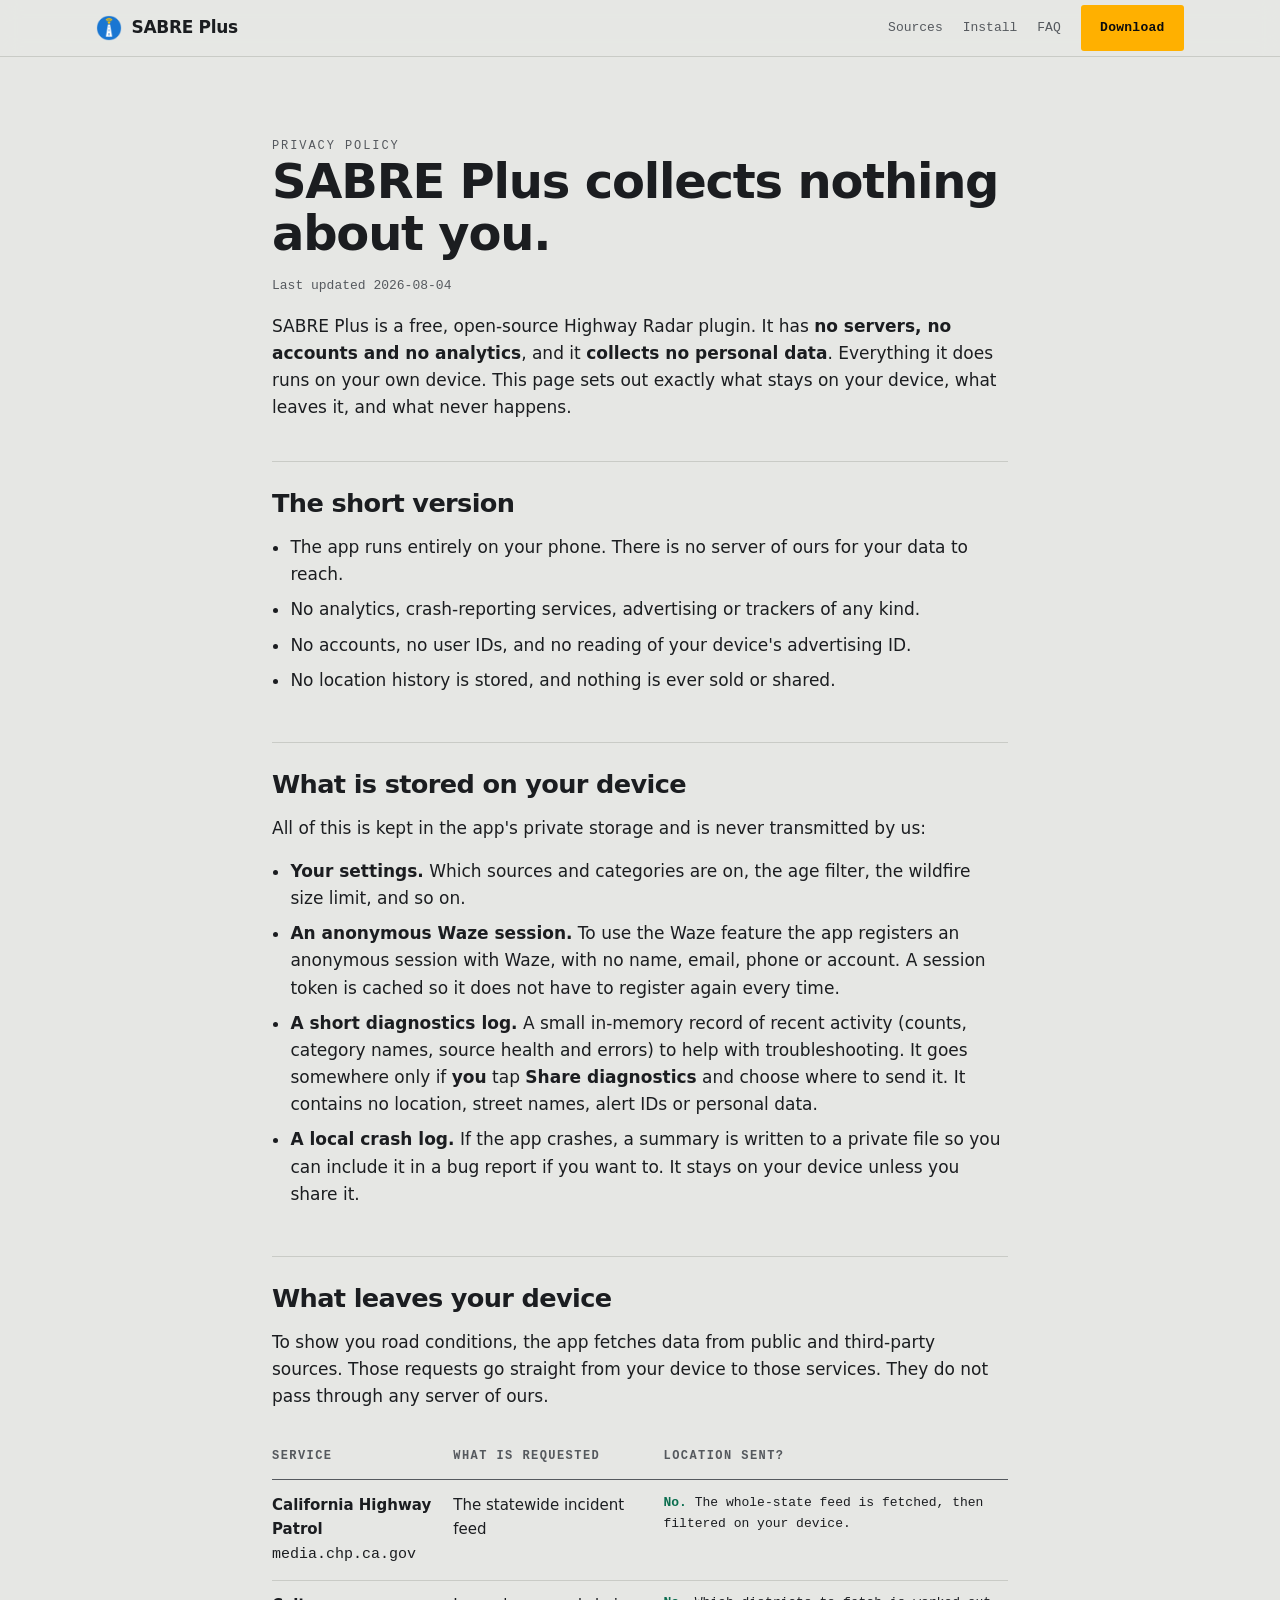
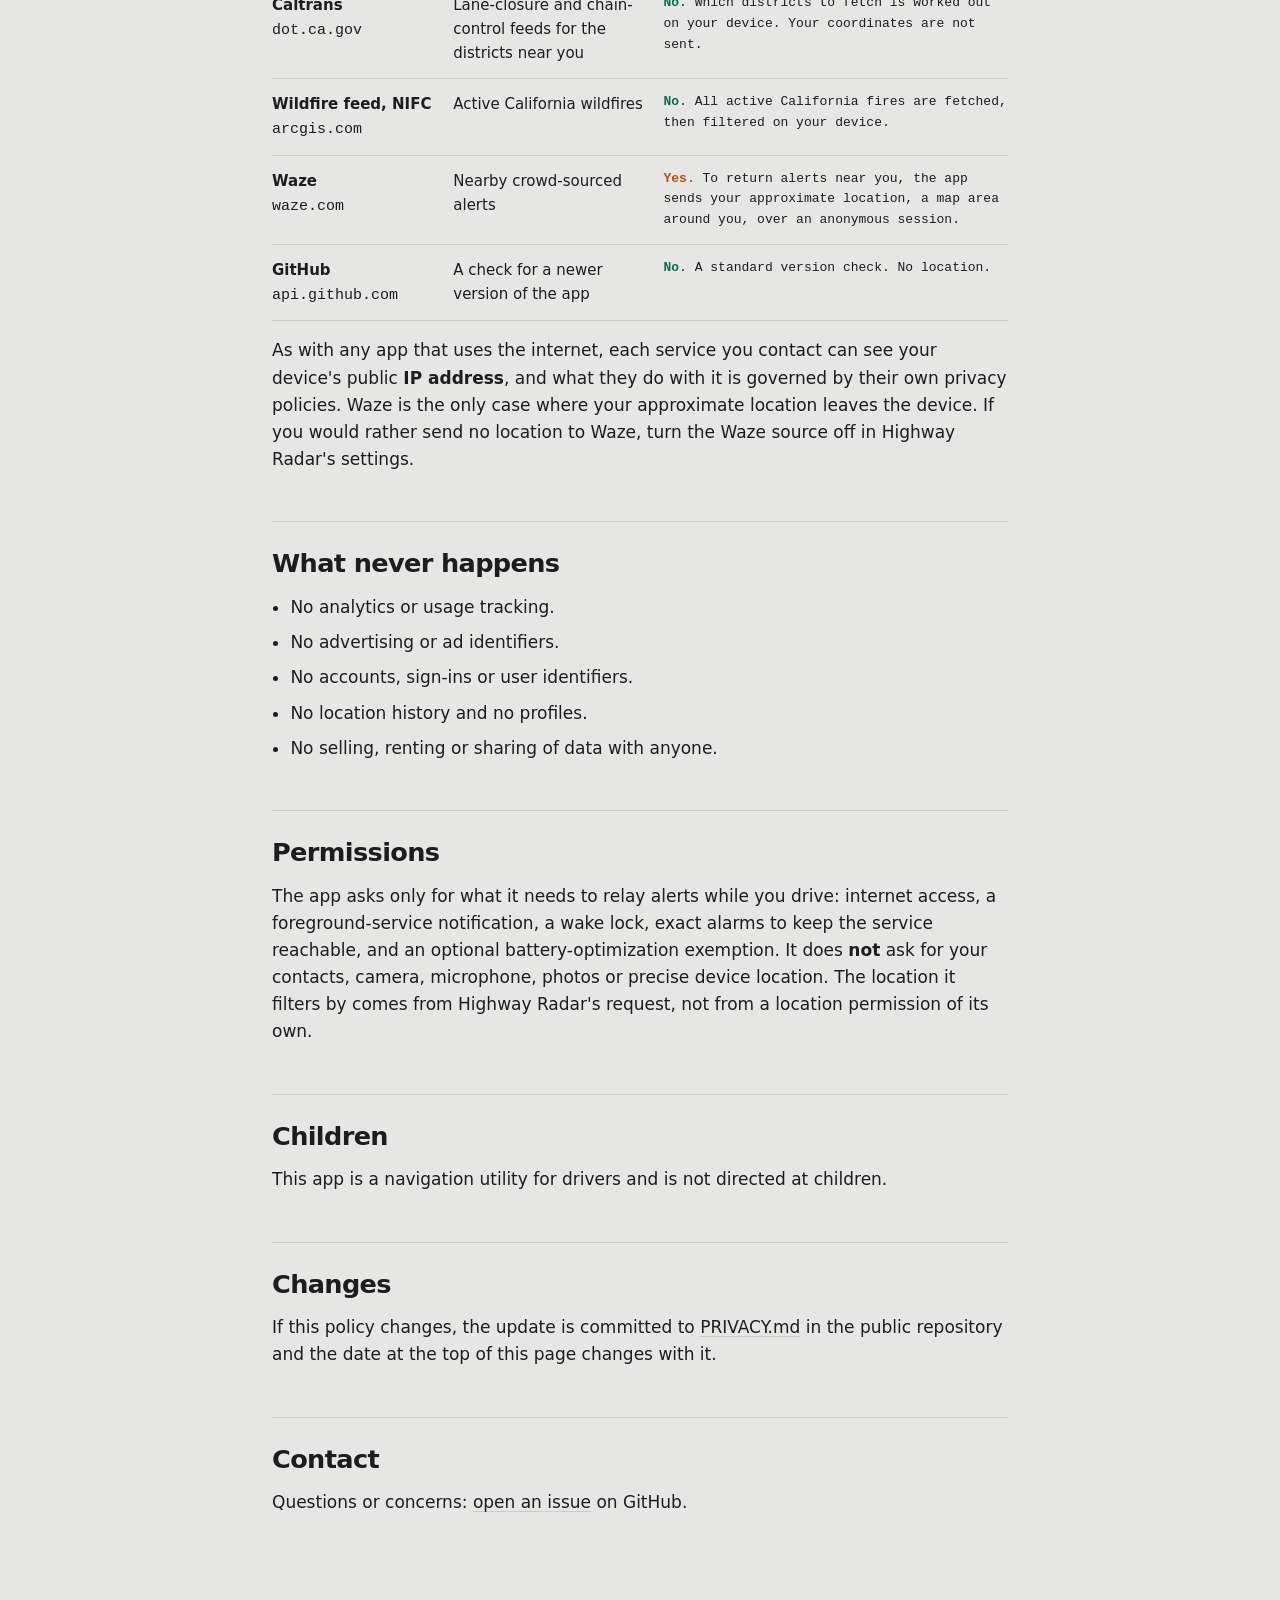
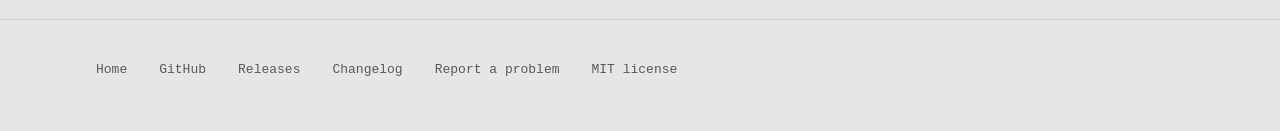
==== docs/privacy.html @ 7412014d "v1.9.6: drop em dashes and middots, privacy page, HR cache guidance Punctuation sweep. Removes every" ====
<!doctype html>
<html lang="en">
<head>
<meta charset="utf-8">
<meta name="viewport" content="width=device-width, initial-scale=1">
<title>Privacy policy: SABRE Plus for Highway Radar</title>
<meta name="description" content="SABRE Plus has no servers, no accounts and no analytics, and collects no personal data. This policy sets out exactly what stays on your device, what leaves it, and what never happens.">
<link rel="canonical" href="https://nicglazkov.github.io/highway-radar-sabre-plus/privacy.html">
<meta name="theme-color" content="#E6E7E4" media="(prefers-color-scheme: light)">
<meta name="theme-color" content="#111316" media="(prefers-color-scheme: dark)">

<meta property="og:type" content="article">
<meta property="og:url" content="https://nicglazkov.github.io/highway-radar-sabre-plus/privacy.html">
<meta property="og:title" content="Privacy policy: SABRE Plus">
<meta property="og:description" content="No servers, no accounts, no analytics, no personal data. Everything runs on your device.">
<meta property="og:image" content="https://nicglazkov.github.io/highway-radar-sabre-plus/social-preview.png">
<meta name="twitter:card" content="summary_large_image">
<link rel="icon" href="screenshots/app-icon.png">
<link rel="apple-touch-icon" href="screenshots/app-icon.png">

<script type="application/ld+json">
{
  "@context": "https://schema.org",
  "@type": "WebPage",
  "name": "Privacy policy: SABRE Plus for Highway Radar",
  "url": "https://nicglazkov.github.io/highway-radar-sabre-plus/privacy.html",
  "dateModified": "2026-08-04",
  "isPartOf": {
    "@type": "WebSite",
    "name": "SABRE Plus",
    "url": "https://nicglazkov.github.io/highway-radar-sabre-plus/"
  }
}
</script>

<link rel="stylesheet" href="style.css">
</head>
<body>

<header class="masthead">
  <div class="wrap">
    <a class="mark" href="./">
      <img src="screenshots/app-icon.png" alt="">
      SABRE Plus
    </a>
    <nav>
      <a class="nav-hide" href="./#sources">Sources</a>
      <a class="nav-hide" href="./#install">Install</a>
      <a class="nav-hide" href="./#faq">FAQ</a>
      <a class="btn" href="https://github.com/nicglazkov/highway-radar-sabre-plus/releases/latest">Download</a>
    </nav>
  </div>
</header>

<main class="doc">
  <div class="wrap">
    <p class="label">Privacy policy</p>
    <h1>SABRE Plus collects nothing about you.</h1>
    <p class="stamp">Last updated 2026-08-04</p>

    <p class="intro">
      SABRE Plus is a free, open-source Highway Radar plugin. It has
      <strong>no servers, no accounts and no analytics</strong>, and it
      <strong>collects no personal data</strong>. Everything it does runs on your own
      device. This page sets out exactly what stays on your device, what leaves it, and
      what never happens.
    </p>

    <h2>The short version</h2>
    <ul>
      <li>The app runs entirely on your phone. There is no server of ours for your data to reach.</li>
      <li>No analytics, crash-reporting services, advertising or trackers of any kind.</li>
      <li>No accounts, no user IDs, and no reading of your device's advertising ID.</li>
      <li>No location history is stored, and nothing is ever sold or shared.</li>
    </ul>

    <h2>What is stored on your device</h2>
    <p>
      All of this is kept in the app's private storage and is never transmitted by us:
    </p>
    <ul>
      <li>
        <strong>Your settings.</strong> Which sources and categories are on, the age
        filter, the wildfire size limit, and so on.
      </li>
      <li>
        <strong>An anonymous Waze session.</strong> To use the Waze feature the app
        registers an anonymous session with Waze, with no name, email, phone or account.
        A session token is cached so it does not have to register again every time.
      </li>
      <li>
        <strong>A short diagnostics log.</strong> A small in-memory record of recent
        activity (counts, category names, source health and errors) to help with
        troubleshooting. It goes somewhere only if <strong>you</strong> tap
        <strong>Share diagnostics</strong> and choose where to send it. It contains no
        location, street names, alert IDs or personal data.
      </li>
      <li>
        <strong>A local crash log.</strong> If the app crashes, a summary is written to a
        private file so you can include it in a bug report if you want to. It stays on
        your device unless you share it.
      </li>
    </ul>

    <h2>What leaves your device</h2>
    <p>
      To show you road conditions, the app fetches data from public and third-party
      sources. Those requests go straight from your device to those services. They do not
      pass through any server of ours.
    </p>

    <div class="tablewrap">
      <table>
        <thead>
          <tr>
            <th scope="col">Service</th>
            <th scope="col">What is requested</th>
            <th scope="col">Location sent?</th>
          </tr>
        </thead>
        <tbody>
          <tr>
            <td><strong>California Highway Patrol</strong><br><code>media.chp.ca.gov</code></td>
            <td>The statewide incident feed</td>
            <td class="ans"><span class="ans-no">No.</span> The whole-state feed is fetched, then filtered on your device.</td>
          </tr>
          <tr>
            <td><strong>Caltrans</strong><br><code>dot.ca.gov</code></td>
            <td>Lane-closure and chain-control feeds for the districts near you</td>
            <td class="ans"><span class="ans-no">No.</span> Which districts to fetch is worked out on your device. Your coordinates are not sent.</td>
          </tr>
          <tr>
            <td><strong>Wildfire feed, NIFC</strong><br><code>arcgis.com</code></td>
            <td>Active California wildfires</td>
            <td class="ans"><span class="ans-no">No.</span> All active California fires are fetched, then filtered on your device.</td>
          </tr>
          <tr>
            <td><strong>Waze</strong><br><code>waze.com</code></td>
            <td>Nearby crowd-sourced alerts</td>
            <td class="ans"><span class="ans-yes">Yes.</span> To return alerts near you, the app sends your approximate location, a map area around you, over an anonymous session.</td>
          </tr>
          <tr>
            <td><strong>GitHub</strong><br><code>api.github.com</code></td>
            <td>A check for a newer version of the app</td>
            <td class="ans"><span class="ans-no">No.</span> A standard version check. No location.</td>
          </tr>
        </tbody>
      </table>
    </div>

    <p>
      As with any app that uses the internet, each service you contact can see your
      device's public <strong>IP address</strong>, and what they do with it is governed by
      their own privacy policies. Waze is the only case where your approximate location
      leaves the device. If you would rather send no location to Waze, turn the Waze
      source off in Highway Radar's settings.
    </p>

    <h2>What never happens</h2>
    <ul>
      <li>No analytics or usage tracking.</li>
      <li>No advertising or ad identifiers.</li>
      <li>No accounts, sign-ins or user identifiers.</li>
      <li>No location history and no profiles.</li>
      <li>No selling, renting or sharing of data with anyone.</li>
    </ul>

    <h2>Permissions</h2>
    <p>
      The app asks only for what it needs to relay alerts while you drive: internet
      access, a foreground-service notification, a wake lock, exact alarms to keep the
      service reachable, and an optional battery-optimization exemption. It does
      <strong>not</strong> ask for your contacts, camera, microphone, photos or precise
      device location. The location it filters by comes from Highway Radar's request, not
      from a location permission of its own.
    </p>

    <h2>Children</h2>
    <p>
      This app is a navigation utility for drivers and is not directed at children.
    </p>

    <h2>Changes</h2>
    <p>
      If this policy changes, the update is committed to
      <a href="https://github.com/nicglazkov/highway-radar-sabre-plus/blob/main/PRIVACY.md">PRIVACY.md</a>
      in the public repository and the date at the top of this page changes with it.
    </p>

    <h2>Contact</h2>
    <p>
      Questions or concerns:
      <a href="https://github.com/nicglazkov/highway-radar-sabre-plus/issues">open an issue</a>
      on GitHub.
    </p>
  </div>
</main>

<footer>
  <div class="wrap">
    <a href="./">Home</a>
    <a href="https://github.com/nicglazkov/highway-radar-sabre-plus">GitHub</a>
    <a href="https://github.com/nicglazkov/highway-radar-sabre-plus/releases">Releases</a>
    <a href="https://github.com/nicglazkov/highway-radar-sabre-plus/blob/main/CHANGELOG.md">Changelog</a>
    <a href="https://github.com/nicglazkov/highway-radar-sabre-plus/issues">Report a problem</a>
    <a href="https://github.com/nicglazkov/highway-radar-sabre-plus/blob/main/LICENSE">MIT license</a>
  </div>
</footer>

</body>
</html>
---- docs/style.css ----
/* ─────────────────────────────────────────────────────────────────────────
   SABRE Plus landing page.
   Palette and type come from California highway hardware: a Caltrans
   changeable message sign (amber LED on night asphalt) mounted over a
   concrete-grey page. No webfonts and no third-party requests, which keeps
   the page consistent with an app that ships no trackers.
   ───────────────────────────────────────────────────────────────────────── */
:root {
  --asphalt:   #0B0C0E;   /* inside of the sign housing */
  --amber:     #FFB000;   /* Caltrans CMS amber LED */
  --amber-dim: #6E4B00;   /* unlit element */
  --spade:     #0B6E4F;   /* California route shield green */
  --concrete:  #E6E7E4;   /* page surface, K-rail grey */
  --panel:     #F2F3F0;
  --ink:       #1B1D20;
  --ink-soft:  #55595E;
  --rule:      #C9CBC6;
  --stripe:    #F2C14E;   /* lane paint */

  --display: ui-sans-serif, system-ui, -apple-system, "Segoe UI", Roboto,
             "Helvetica Neue", Arial, sans-serif;
  --mono: ui-monospace, SFMono-Regular, "SF Mono", "Cascadia Mono",
          "Roboto Mono", Menlo, Consolas, monospace;

  --measure: 68rem;
  --gap: clamp(3.5rem, 8vw, 6.5rem);
}

/* Night driving. The sign is the constant; the road around it goes dark. */
@media (prefers-color-scheme: dark) {
  :root {
    --concrete: #111316;
    --panel:    #191C20;
    --ink:      #E9EAE7;
    --ink-soft: #9AA0A6;
    --rule:     #2C3036;
    --spade:    #3FA37B;
  }
}

*, *::before, *::after { box-sizing: border-box; }

html { -webkit-text-size-adjust: 100%; }

body {
  margin: 0;
  background: var(--concrete);
  color: var(--ink);
  font-family: var(--display);
  font-size: clamp(1rem, 0.96rem + 0.2vw, 1.0625rem);
  line-height: 1.6;
  -webkit-font-smoothing: antialiased;
}

a { color: inherit; }

:where(a, button, summary):focus-visible {
  outline: 3px solid var(--spade);
  outline-offset: 3px;
  border-radius: 2px;
}

img { max-width: 100%; height: auto; display: block; }

.wrap { width: min(100% - 2.5rem, var(--measure)); margin-inline: auto; }

/* ── Eyebrow / section labels: the data face, used like a spec sheet ────── */
.label {
  font-family: var(--mono);
  font-size: 0.75rem;
  letter-spacing: 0.16em;
  text-transform: uppercase;
  color: var(--ink-soft);
  margin: 0 0 0.75rem;
}

h1, h2, h3 { line-height: 1.08; letter-spacing: -0.025em; margin: 0; }
h1 { font-size: clamp(2.1rem, 1.2rem + 4.2vw, 4rem); font-weight: 800; }
h2 { font-size: clamp(1.6rem, 1.1rem + 2.2vw, 2.5rem); font-weight: 800; }
h3 { font-size: 1.0625rem; font-weight: 700; letter-spacing: -0.01em; }

/* ── Masthead ──────────────────────────────────────────────────────────── */
.masthead {
  position: sticky; top: 0; z-index: 20;
  background: color-mix(in srgb, var(--concrete) 88%, transparent);
  backdrop-filter: blur(10px);
  border-bottom: 1px solid var(--rule);
}
.masthead .wrap {
  display: flex; align-items: center; gap: 0.75rem;
  min-height: 3.5rem;
}
.mark { display: flex; align-items: center; gap: 0.6rem; text-decoration: none; font-weight: 800; letter-spacing: -0.02em; }
.mark img { width: 26px; height: 26px; border-radius: 6px; }
.masthead nav { margin-left: auto; display: flex; align-items: center; gap: 1.25rem; }
.masthead nav a { font-family: var(--mono); font-size: 0.8125rem; text-decoration: none; color: var(--ink-soft); }
.masthead nav a:hover { color: var(--ink); }
.masthead .btn { color: var(--asphalt); }
@media (max-width: 34rem) { .nav-hide { display: none; } }

/* ── Buttons ───────────────────────────────────────────────────────────── */
.btn {
  display: inline-flex; align-items: center; gap: 0.5rem;
  font-family: var(--mono); font-size: 0.875rem; font-weight: 600;
  letter-spacing: 0.02em;
  padding: 0.7rem 1.15rem;
  background: var(--amber); color: var(--asphalt);
  text-decoration: none; border: 1px solid transparent; border-radius: 3px;
  transition: transform 0.12s ease, filter 0.12s ease;
}
.btn:hover { filter: brightness(1.08); transform: translateY(-1px); }
.btn--ghost {
  background: transparent; color: var(--ink);
  border-color: var(--rule);
}
.btn--ghost:hover { border-color: var(--ink); filter: none; }
.btn--lg { font-size: 0.9375rem; padding: 0.95rem 1.5rem; }

/* ── Hero ──────────────────────────────────────────────────────────────── */
.hero { padding: clamp(3rem, 7vw, 5.5rem) 0 var(--gap); }
.hero p.lede {
  font-size: clamp(1.0625rem, 1rem + 0.5vw, 1.25rem);
  color: var(--ink-soft);
  max-width: 44ch;
  margin: 1.25rem 0 0;
}
.actions { display: flex; flex-wrap: wrap; gap: 0.75rem; margin-top: 2rem; }
.hero .terms {
  font-family: var(--mono); font-size: 0.8125rem; color: var(--ink-soft);
  margin: 1rem 0 0;
}

/* ── THE SIGN: the one bold element on the page ────────────────────────── */
.gantry { margin-top: clamp(2.5rem, 6vw, 4rem); }

.sign {
  position: relative;
  background: var(--asphalt);
  border: 3px solid #3A3D42;
  border-radius: 5px;
  padding: clamp(1.1rem, 3.5vw, 2rem) clamp(1rem, 3vw, 2rem);
  box-shadow: 0 18px 40px -22px rgba(0,0,0,0.85), inset 0 0 0 2px #17191C;
  overflow: hidden;
}
/* The LED grid. Sits over the text so the type reads as lit elements. */
.sign::after {
  content: "";
  position: absolute; inset: 0;
  background-image:
    repeating-linear-gradient(to right,  rgba(0,0,0,0.42) 0 1px, transparent 1px 3px),
    repeating-linear-gradient(to bottom, rgba(0,0,0,0.42) 0 1px, transparent 1px 3px);
  pointer-events: none;
}
.sign__head {
  font-family: var(--mono); font-size: 0.6875rem; letter-spacing: 0.22em;
  text-transform: uppercase; color: var(--amber-dim);
  display: flex; justify-content: space-between; gap: 1rem;
  margin-bottom: 0.9rem;
}
.sign__msg {
  font-family: var(--mono);
  font-size: clamp(0.9rem, 0.5rem + 2.1vw, 1.6rem);
  font-weight: 700; line-height: 1.5; letter-spacing: 0.02em;
  text-transform: uppercase;
  color: var(--amber);
  text-shadow: 0 0 14px rgba(255,176,0,0.45);
  min-height: 3em;
  margin: 0;
}
.sign__msg span { display: block; }
.sign__src {
  font-family: var(--mono); font-size: 0.6875rem; letter-spacing: 0.18em;
  text-transform: uppercase; color: var(--amber-dim);
  margin: 0.9rem 0 0;
}
/* The gantry legs, so the sign reads as mounted over the road. */
.gantry__legs { display: flex; justify-content: space-between; padding: 0 12%; }
.gantry__legs i {
  display: block; width: 7px; height: clamp(18px, 3vw, 30px);
  background: linear-gradient(to bottom, #3A3D42, transparent);
}
@media (prefers-reduced-motion: no-preference) {
  .sign__msg { transition: opacity 0.35s ease; }
  .sign__msg.is-swapping { opacity: 0.15; }
}

/* ── Lane-line divider: the road's own way of separating lanes ─────────── */
.lane {
  height: 6px; border: 0; margin: 0;
  background: repeating-linear-gradient(
    to right, var(--stripe) 0 42px, transparent 42px 76px);
  opacity: 0.75;
}

/* ── Sections ──────────────────────────────────────────────────────────── */
.band { padding: var(--gap) 0; }
.band > .wrap > h2 + p { color: var(--ink-soft); max-width: 56ch; margin: 1rem 0 0; }

/* ── Source strips: small signs, echoing the hero ──────────────────────── */
.sources { display: grid; gap: 0.75rem; margin-top: 2.5rem; }
.source {
  display: grid;
  grid-template-columns: auto minmax(0,1fr);
  gap: 0 1.15rem;
  align-items: start;
  background: var(--panel);
  border: 1px solid var(--rule);
  border-left: 4px solid var(--amber);
  border-radius: 3px;
  padding: 1.15rem 1.25rem;
}
.source__tag {
  font-family: var(--mono); font-size: 0.6875rem; font-weight: 700;
  letter-spacing: 0.12em; text-transform: uppercase;
  background: var(--asphalt); color: var(--amber);
  padding: 0.3rem 0.5rem; border-radius: 2px; white-space: nowrap;
  grid-row: span 2;
}
.source p { margin: 0.35rem 0 0; color: var(--ink-soft); font-size: 0.9375rem; }
.source__cadence {
  font-family: var(--mono); font-size: 0.75rem; color: var(--ink-soft);
  margin-top: 0.5rem;
}
@media (max-width: 34rem) {
  .source { grid-template-columns: minmax(0,1fr); gap: 0.6rem; }
  .source__tag { grid-row: auto; justify-self: start; }
}

/* ── Screens ───────────────────────────────────────────────────────────── */
.screens { display: grid; grid-template-columns: repeat(3, 1fr); gap: 1.25rem; margin-top: 2.5rem; }
.screens figure { margin: 0; }
.screens img { border: 1px solid var(--rule); border-radius: 6px; background: var(--panel); }
.screens figcaption {
  font-family: var(--mono); font-size: 0.75rem; color: var(--ink-soft);
  margin-top: 0.65rem; line-height: 1.45;
}
@media (max-width: 44rem) { .screens { grid-template-columns: 1fr; max-width: 22rem; } }

/* ── Install: numbered because it genuinely is a sequence ──────────────── */
.warn {
  background: var(--panel);
  border: 1px solid var(--rule);
  border-left: 4px solid var(--stripe);
  border-radius: 3px;
  padding: 1.15rem 1.25rem;
  margin-top: 2.25rem;
}
.warn h3 { margin-bottom: 0.4rem; }
.warn p { margin: 0; color: var(--ink-soft); font-size: 0.9375rem; }

.steps { list-style: none; counter-reset: step; padding: 0; margin: 2.25rem 0 0; }
.steps li {
  counter-increment: step;
  display: grid; grid-template-columns: auto minmax(0,1fr); gap: 1.15rem;
  padding: 1.15rem 0; border-top: 1px solid var(--rule);
}
.steps li:last-child { border-bottom: 1px solid var(--rule); }
.steps li::before {
  content: counter(step, decimal-leading-zero);
  font-family: var(--mono); font-size: 0.875rem; font-weight: 700;
  color: var(--amber-dim);
}
@media (prefers-color-scheme: dark) { .steps li::before { color: var(--amber); } }
.steps p { margin: 0.35rem 0 0; color: var(--ink-soft); font-size: 0.9375rem; }

/* ── Privacy ledger ────────────────────────────────────────────────────── */
.ledger { margin-top: 2.5rem; border-top: 1px solid var(--rule); }
.ledger div {
  display: flex; align-items: baseline; gap: 1rem;
  padding: 0.85rem 0; border-bottom: 1px solid var(--rule);
  font-family: var(--mono); font-size: 0.875rem;
}
.ledger dt { flex: 1; margin: 0; color: var(--ink); }
.ledger dd { margin: 0; color: var(--spade); font-weight: 600; letter-spacing: 0.04em; text-align: right; }
.ledger dd.is-note { color: var(--ink-soft); font-weight: 400; }

/* ── FAQ ───────────────────────────────────────────────────────────────── */
.faq { margin-top: 2.5rem; border-top: 1px solid var(--rule); }
.faq details { border-bottom: 1px solid var(--rule); }
.faq summary {
  cursor: pointer; list-style: none;
  padding: 1.15rem 2rem 1.15rem 0; position: relative;
  font-weight: 700; letter-spacing: -0.01em;
}
.faq summary::-webkit-details-marker { display: none; }
.faq summary::after {
  content: "+"; position: absolute; right: 0.25rem; top: 50%;
  transform: translateY(-50%);
  font-family: var(--mono); font-weight: 400; color: var(--ink-soft);
}
.faq details[open] summary::after { content: "\2013"; }
.faq p { margin: 0 0 1.25rem; color: var(--ink-soft); max-width: 62ch; font-size: 0.9375rem; }

/* ── Closing call to action ────────────────────────────────────────────── */
.closer { padding: var(--gap) 0; text-align: center; }
.closer .actions { justify-content: center; }
.closer p { color: var(--ink-soft); max-width: 46ch; margin: 1rem auto 0; }

/* ── Footer ────────────────────────────────────────────────────────────── */
footer { border-top: 1px solid var(--rule); padding: 2.5rem 0 3.5rem; }
footer .wrap { display: flex; flex-wrap: wrap; gap: 1rem 2rem; align-items: center; }
footer a { font-family: var(--mono); font-size: 0.8125rem; color: var(--ink-soft); text-decoration: none; }
footer a:hover { color: var(--ink); text-decoration: underline; }
footer .disclaim {
  font-size: 0.8125rem; color: var(--ink-soft); margin: 1.5rem 0 0;
  max-width: 70ch; line-height: 1.55;
}

/* ── Long-form document pages (privacy policy) ─────────────────────────── */
.doc { padding: clamp(2.5rem, 6vw, 4rem) 0 var(--gap); }
.doc .wrap { max-width: 46rem; }
.doc h1 { font-size: clamp(1.9rem, 1.2rem + 3vw, 3rem); }
.doc .stamp {
  font-family: var(--mono); font-size: 0.8125rem; color: var(--ink-soft);
  margin: 1rem 0 0;
}
.doc h2 {
  font-size: clamp(1.25rem, 1rem + 1.2vw, 1.6rem);
  margin: 3rem 0 0; padding-top: 1.75rem; border-top: 1px solid var(--rule);
}
.doc h2:first-of-type { margin-top: 2.5rem; }
.doc p { margin: 1rem 0 0; }
.doc ul { margin: 1rem 0 0; padding-left: 1.15rem; }
.doc li { margin: 0.5rem 0 0; }
.doc strong { font-weight: 700; }
.doc .intro { font-size: 1.0625rem; }
.doc a { color: var(--ink); text-decoration-color: var(--rule); text-underline-offset: 3px; }
.doc a:hover { text-decoration-color: currentColor; }

.doc .tablewrap { overflow-x: auto; margin-top: 1.5rem; }
.doc table { border-collapse: collapse; width: 100%; min-width: 34rem; font-size: 0.9375rem; }
.doc th, .doc td { text-align: left; vertical-align: top; padding: 0.8rem 1rem 0.8rem 0; border-bottom: 1px solid var(--rule); }
.doc th {
  font-family: var(--mono); font-size: 0.75rem; letter-spacing: 0.12em;
  text-transform: uppercase; color: var(--ink-soft); border-bottom-color: var(--ink-soft);
}
.doc td:last-child, .doc th:last-child { padding-right: 0; }

/* A short answer column reads better as data than as prose. */
.doc .ans { font-family: var(--mono); font-size: 0.8125rem; }
.doc .ans-no { color: var(--spade); font-weight: 600; }
.doc .ans-yes { color: #B45309; font-weight: 600; }
@media (prefers-color-scheme: dark) { .doc .ans-yes { color: var(--amber); } }
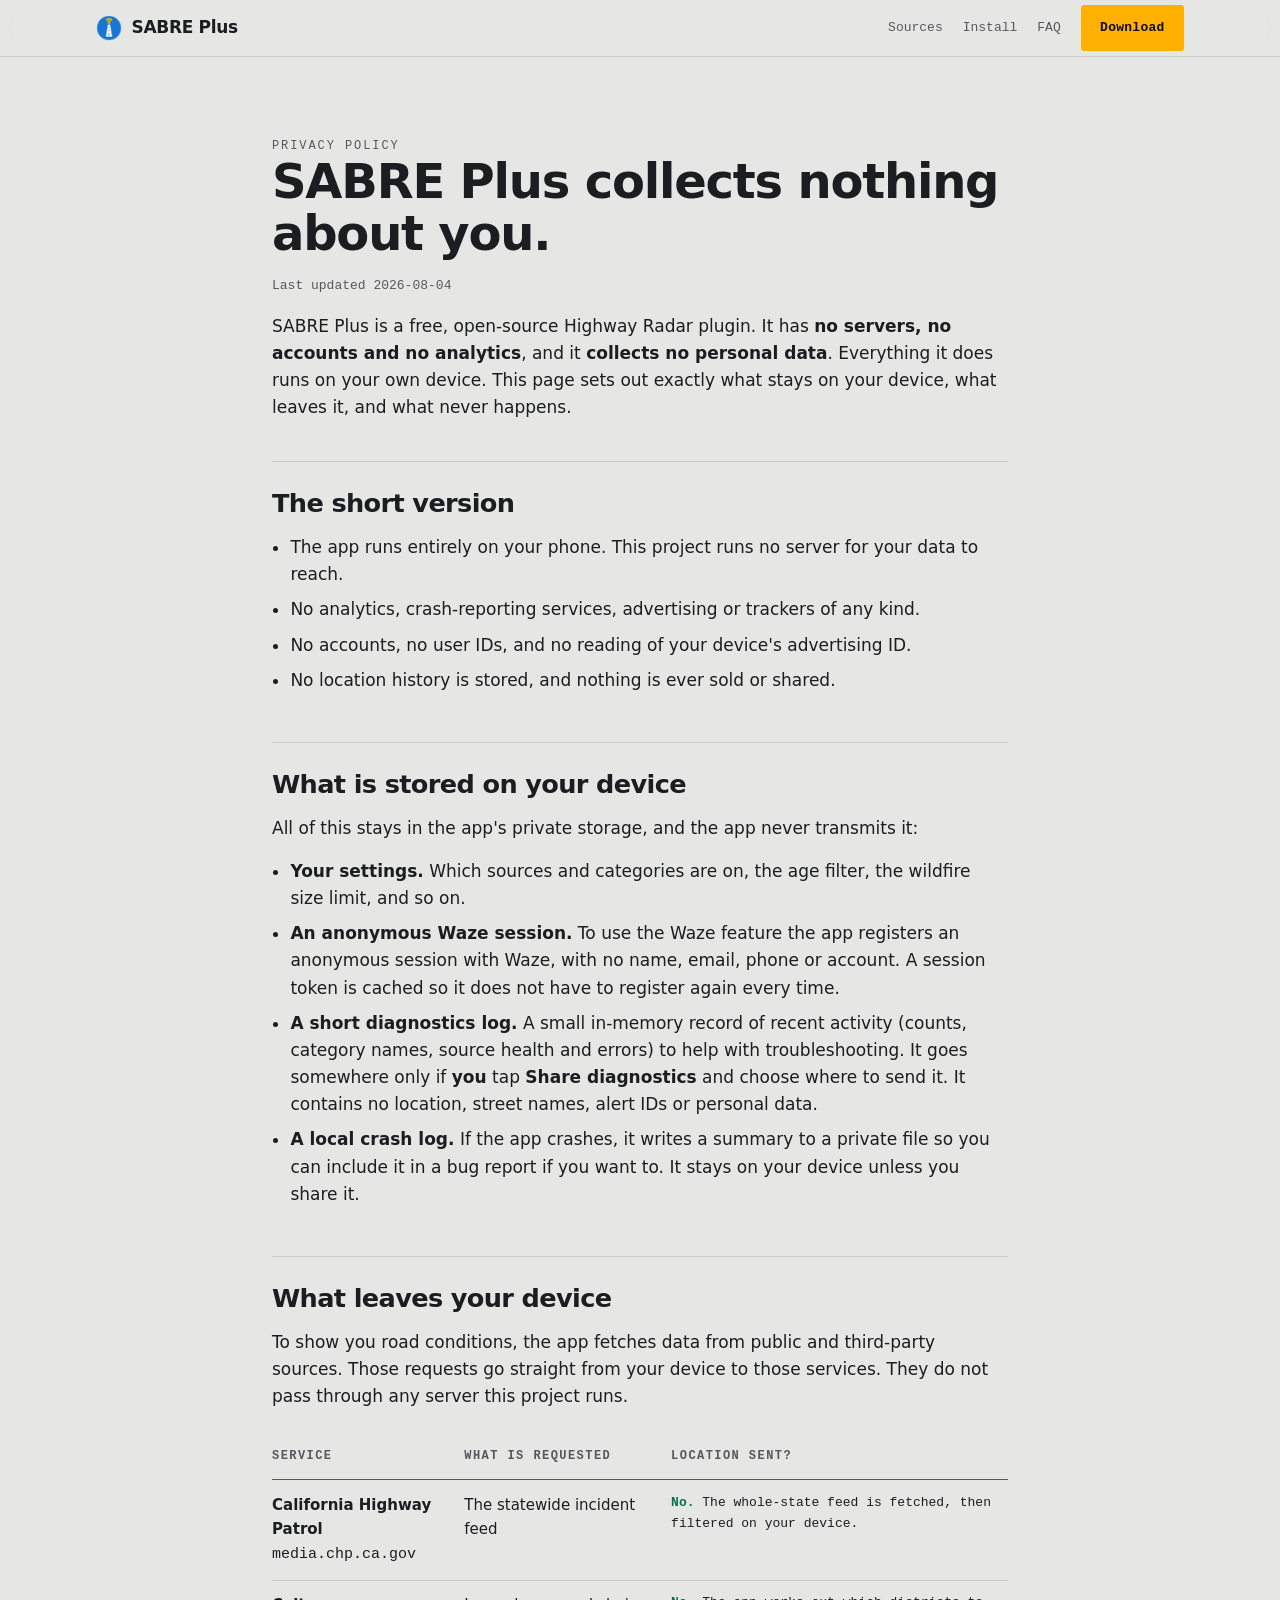
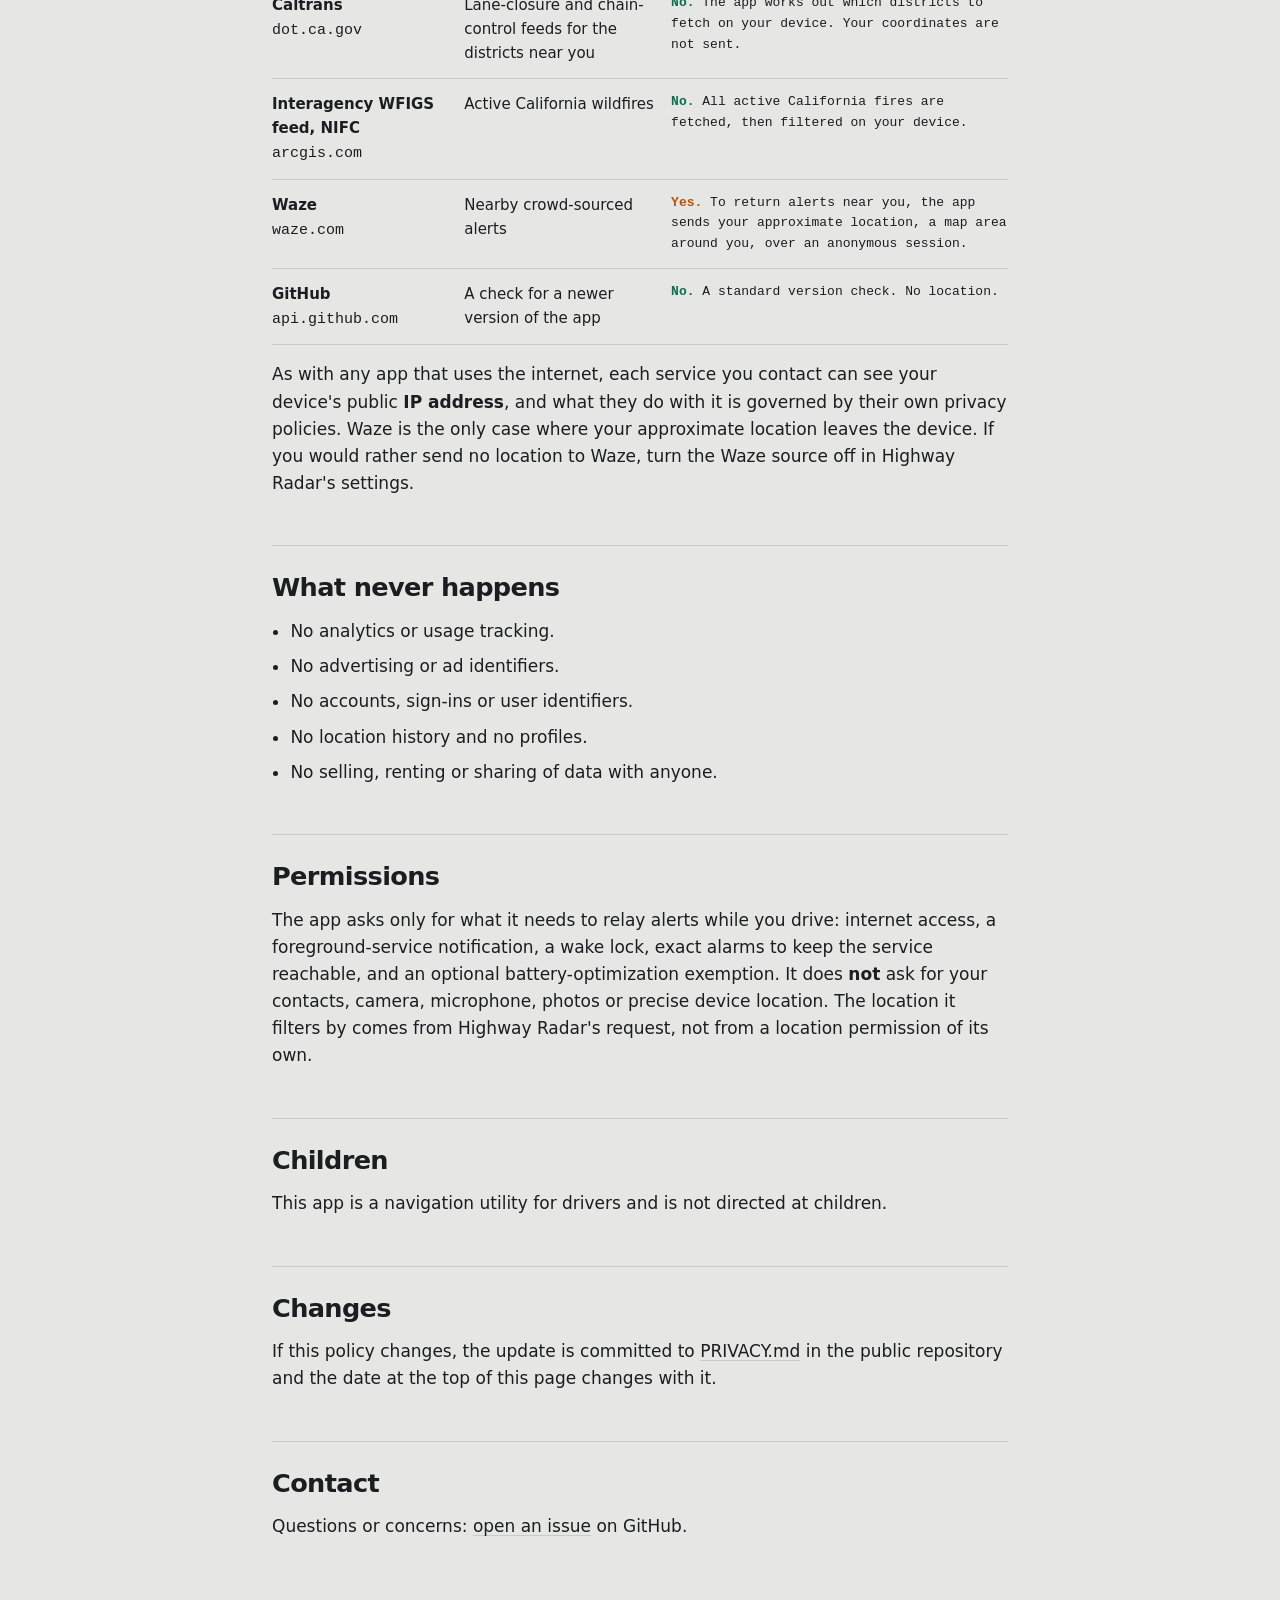
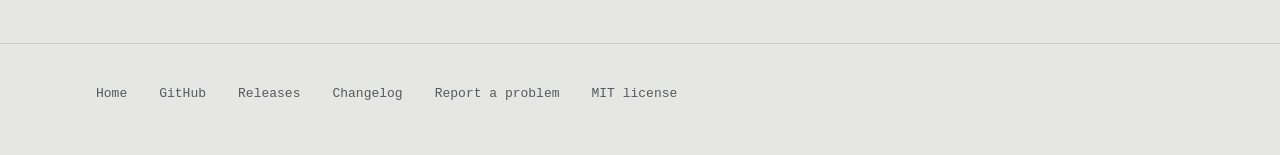
==== commit 2b738a3c: "Docs: adopt Google developer style on the website Remove first-person we/our/us from privacy.html, c" ====
--- a/docs/privacy.html
+++ b/docs/privacy.html
@@ -68,7 +68,7 @@
 
     <h2>The short version</h2>
     <ul>
-      <li>The app runs entirely on your phone. There is no server of ours for your data to reach.</li>
+      <li>The app runs entirely on your phone. This project runs no server for your data to reach.</li>
       <li>No analytics, crash-reporting services, advertising or trackers of any kind.</li>
       <li>No accounts, no user IDs, and no reading of your device's advertising ID.</li>
       <li>No location history is stored, and nothing is ever sold or shared.</li>
@@ -76,7 +76,7 @@
 
     <h2>What is stored on your device</h2>
     <p>
-      All of this is kept in the app's private storage and is never transmitted by us:
+      All of this stays in the app's private storage, and the app never transmits it:
     </p>
     <ul>
       <li>
@@ -96,7 +96,7 @@
         location, street names, alert IDs or personal data.
       </li>
       <li>
-        <strong>A local crash log.</strong> If the app crashes, a summary is written to a
+        <strong>A local crash log.</strong> If the app crashes, it writes a summary to a
         private file so you can include it in a bug report if you want to. It stays on
         your device unless you share it.
       </li>
@@ -106,7 +106,7 @@
     <p>
       To show you road conditions, the app fetches data from public and third-party
       sources. Those requests go straight from your device to those services. They do not
-      pass through any server of ours.
+      pass through any server this project runs.
     </p>
 
     <div class="tablewrap">
@@ -127,10 +127,10 @@
           <tr>
             <td><strong>Caltrans</strong><br><code>dot.ca.gov</code></td>
             <td>Lane-closure and chain-control feeds for the districts near you</td>
-            <td class="ans"><span class="ans-no">No.</span> Which districts to fetch is worked out on your device. Your coordinates are not sent.</td>
-          </tr>
-          <tr>
-            <td><strong>Wildfire feed, NIFC</strong><br><code>arcgis.com</code></td>
+            <td class="ans"><span class="ans-no">No.</span> The app works out which districts to fetch on your device. Your coordinates are not sent.</td>
+          </tr>
+          <tr>
+            <td><strong>Interagency WFIGS feed, NIFC</strong><br><code>arcgis.com</code></td>
             <td>Active California wildfires</td>
             <td class="ans"><span class="ans-no">No.</span> All active California fires are fetched, then filtered on your device.</td>
           </tr>
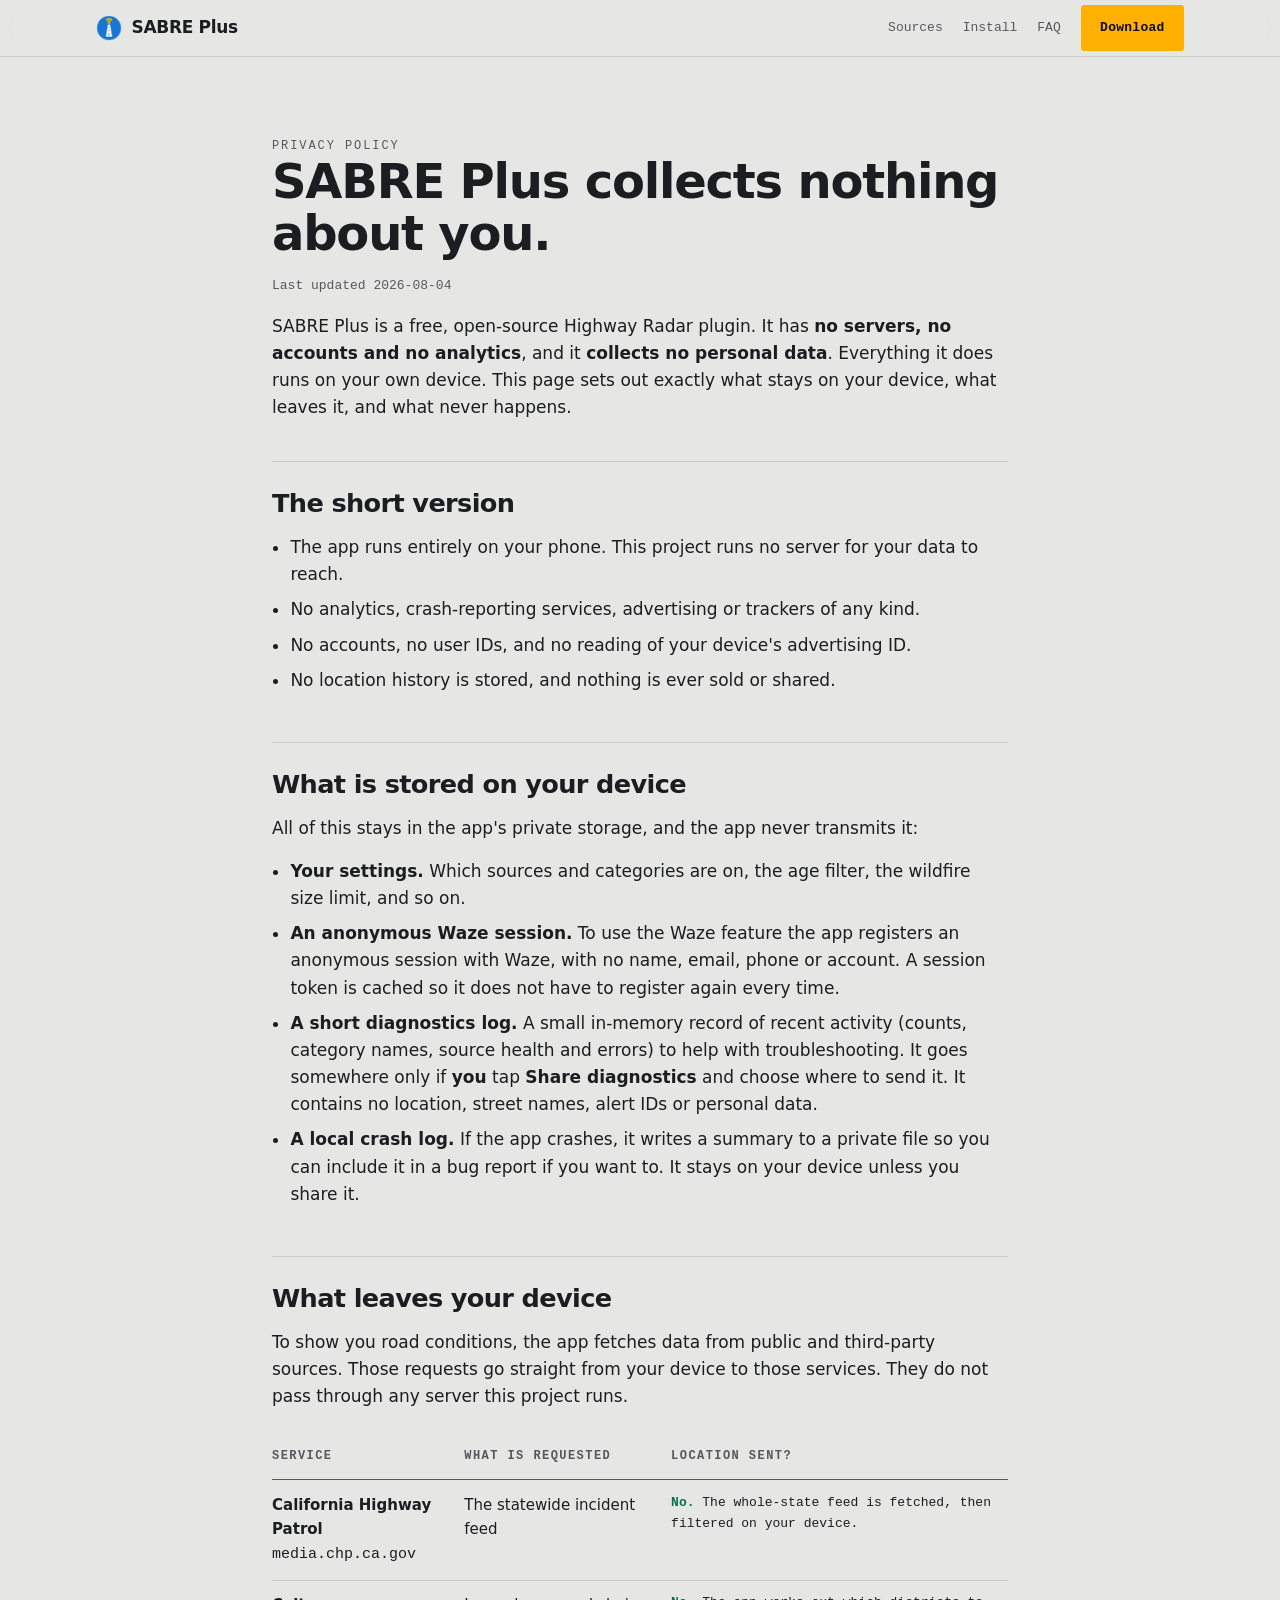
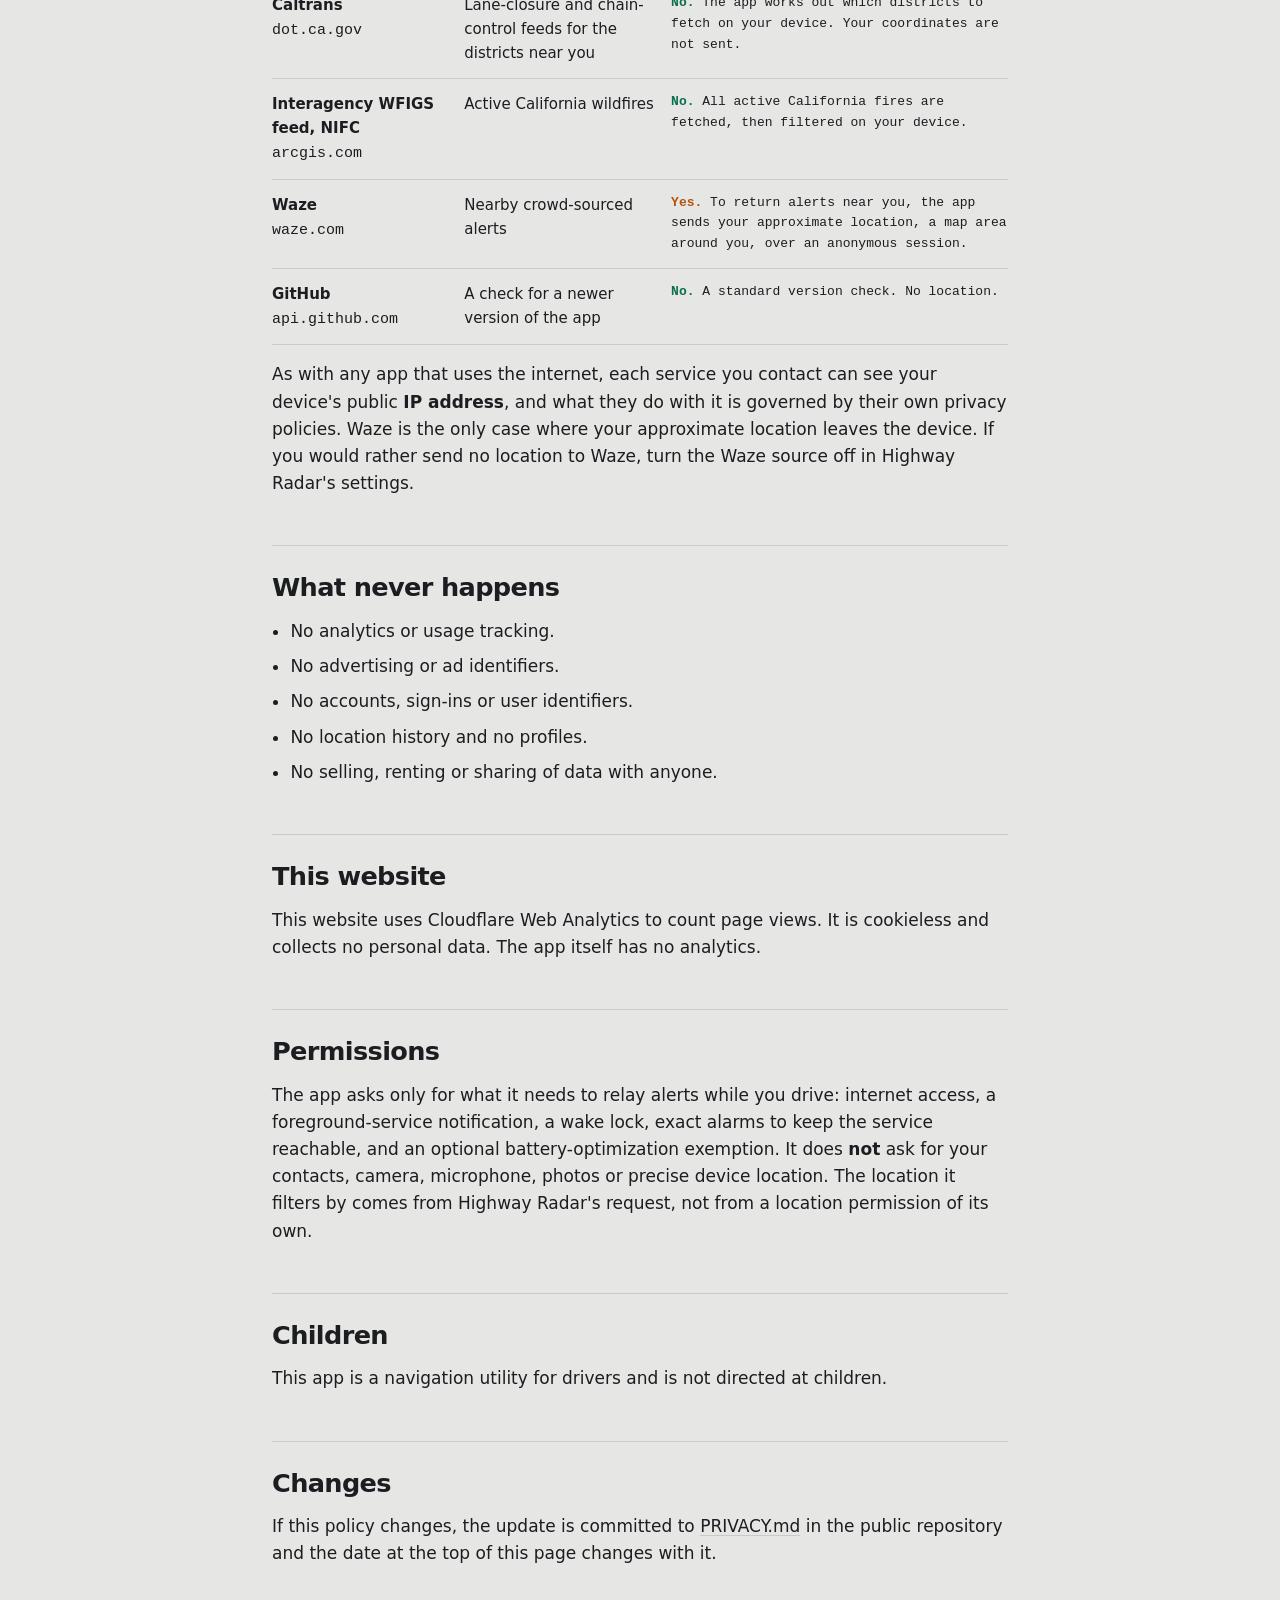
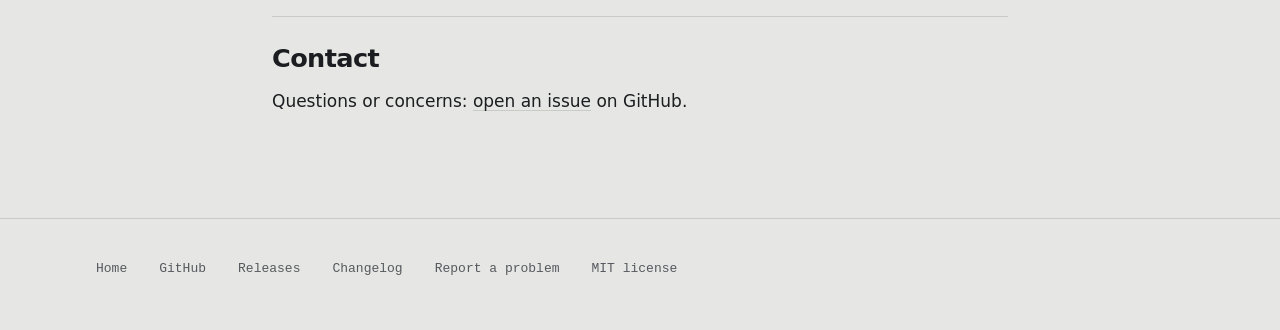
==== commit 99a8ffd6: "Install-first release notes and README, feed canary, download metrics, site analytics Discovery and " ====
--- a/docs/privacy.html
+++ b/docs/privacy.html
@@ -165,6 +165,12 @@
       <li>No selling, renting or sharing of data with anyone.</li>
     </ul>
 
+    <h2>This website</h2>
+    <p>
+      This website uses Cloudflare Web Analytics to count page views. It is
+      cookieless and collects no personal data. The app itself has no analytics.
+    </p>
+
     <h2>Permissions</h2>
     <p>
       The app asks only for what it needs to relay alerts while you drive: internet
@@ -207,5 +213,6 @@
   </div>
 </footer>
 
+<script defer src='https://static.cloudflareinsights.com/beacon.min.js' data-cf-beacon='{"token": "a176d383a88845e4a39bccf3f7c30879"}'></script>
 </body>
 </html>
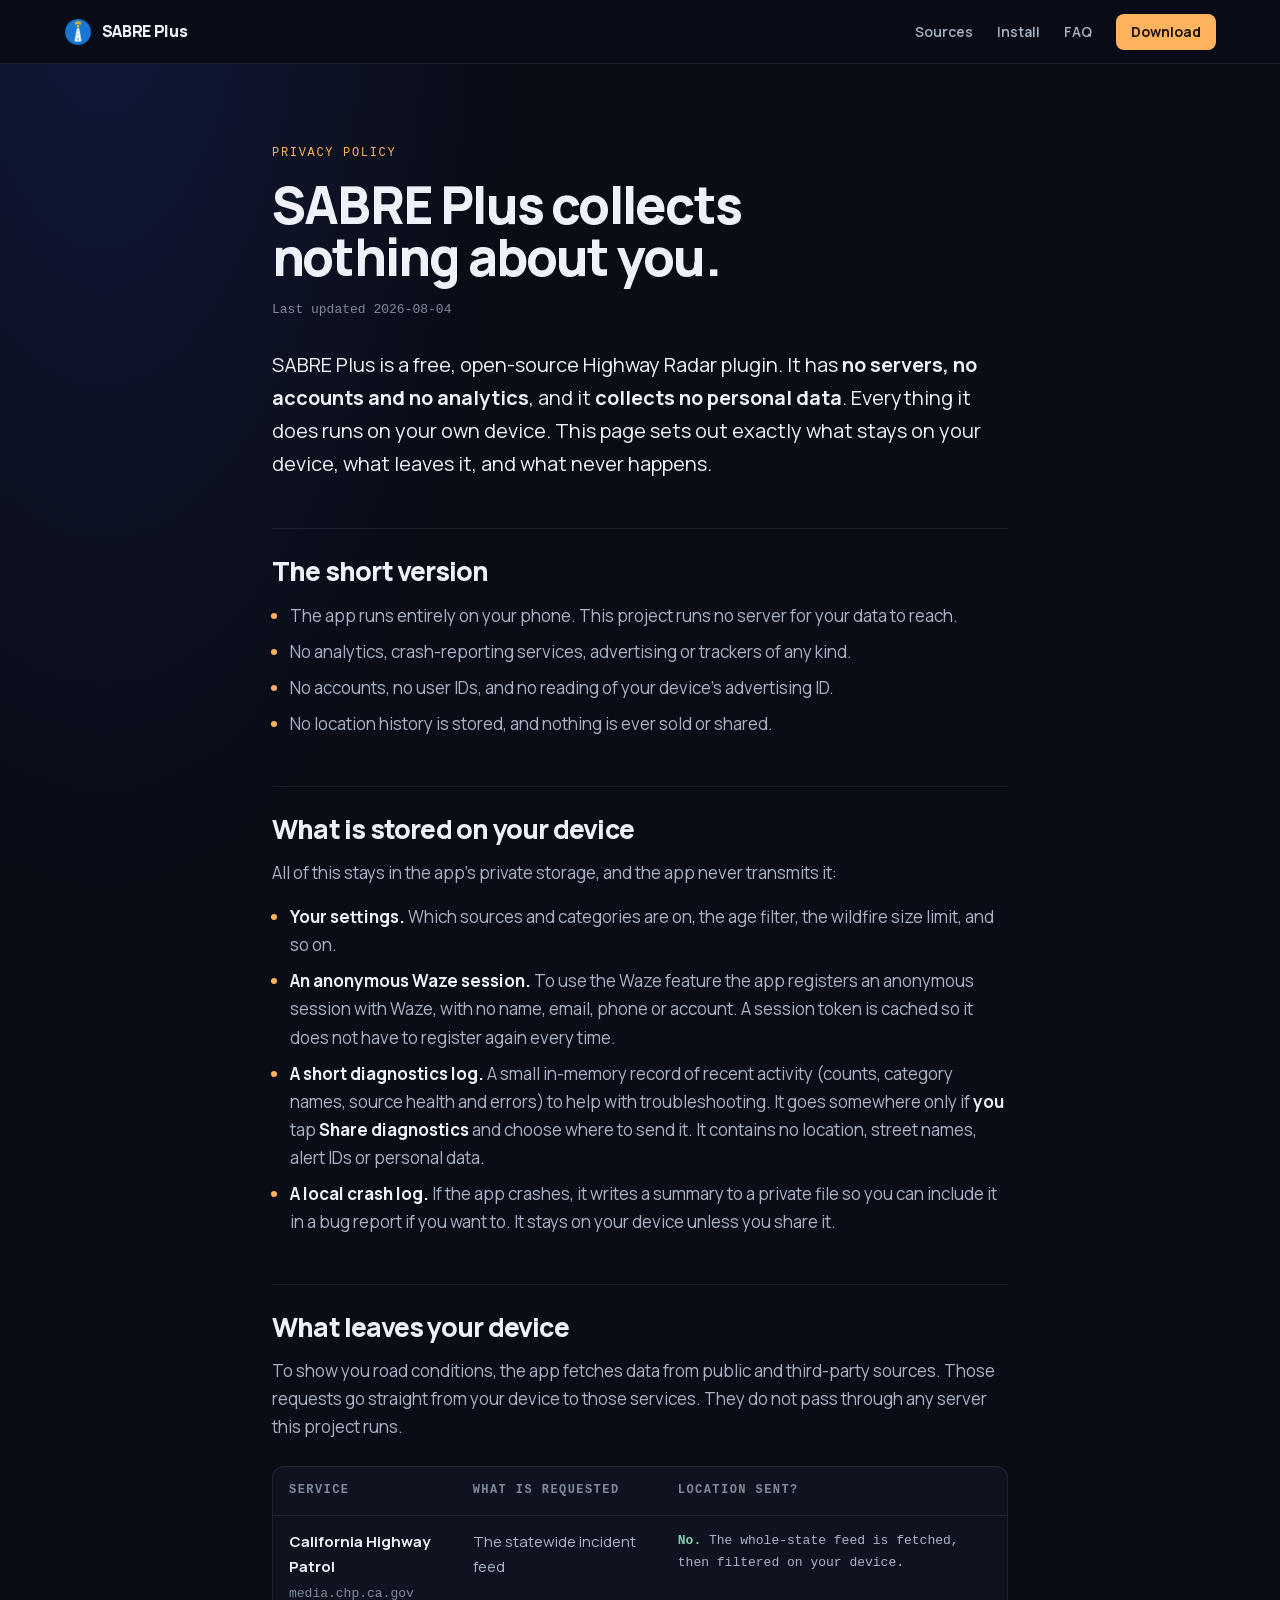
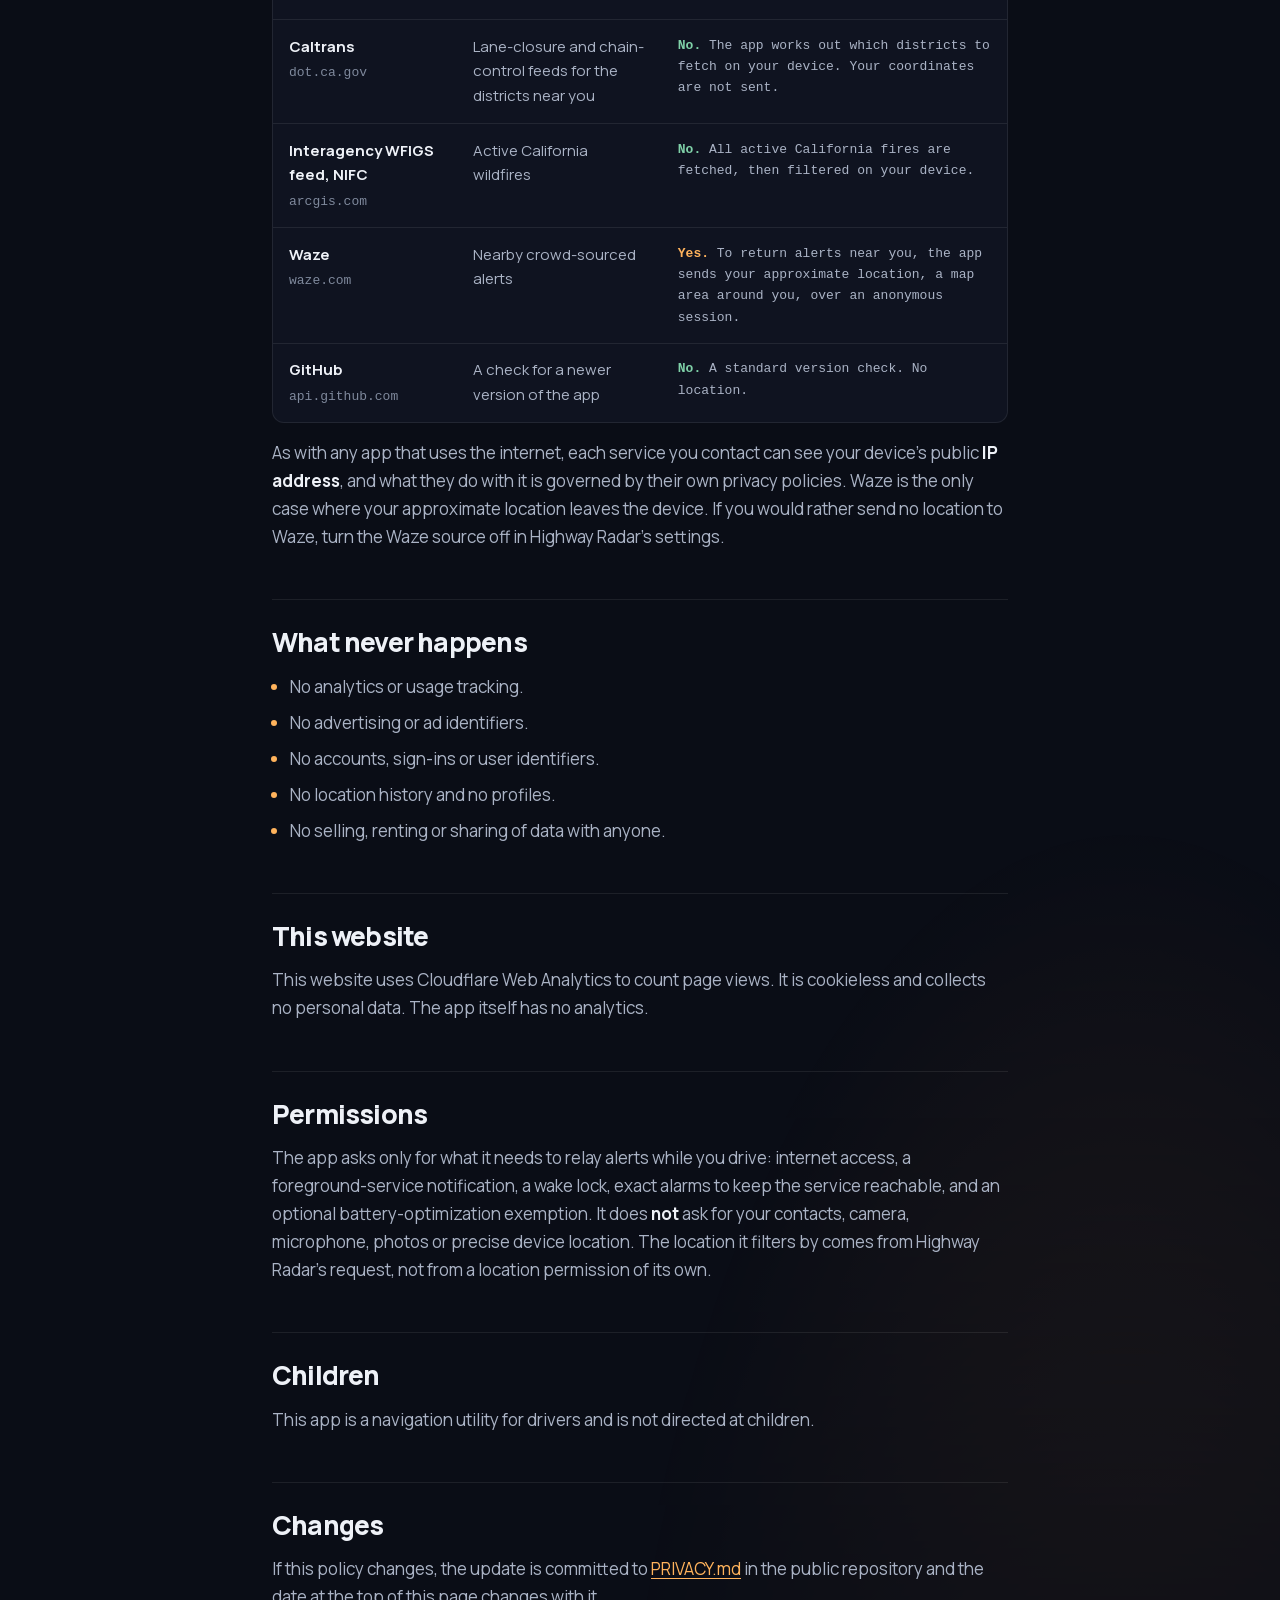
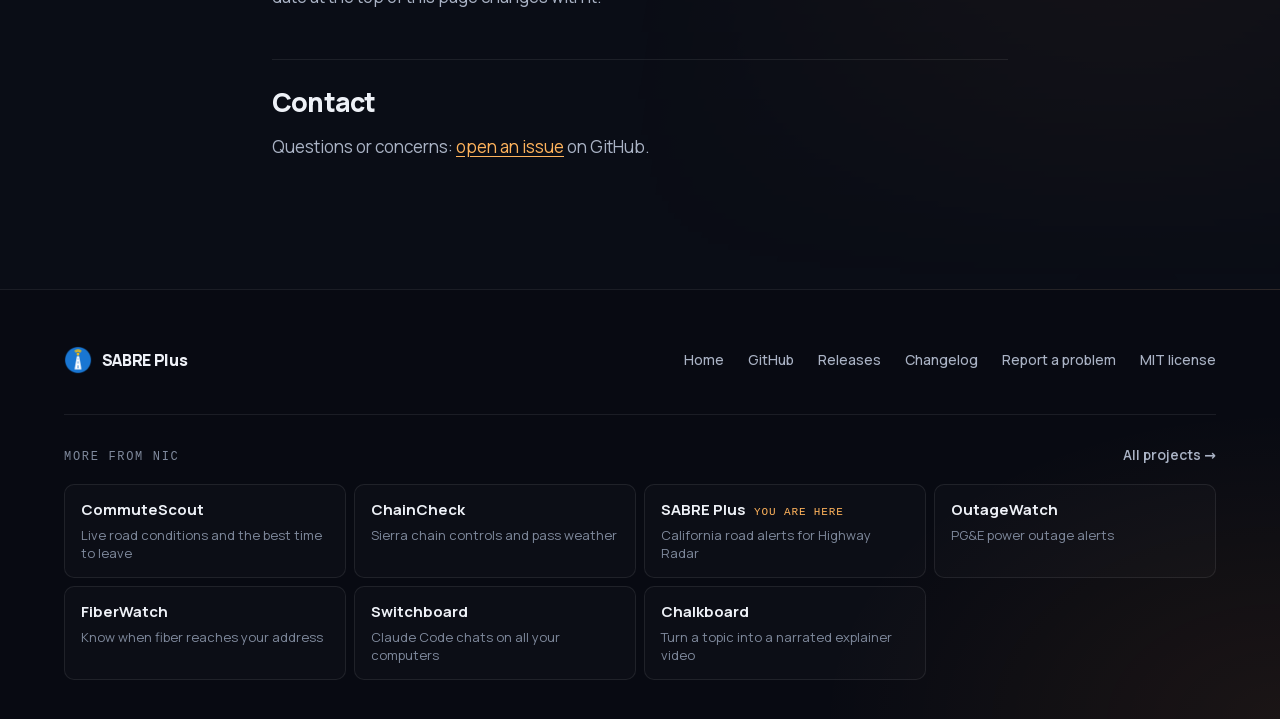
==== commit 45463c57: "Redesign the Pages site in the Night Drive skin Restyle docs/ (landing page and privacy policy) to t" ====
--- a/docs/privacy.html
+++ b/docs/privacy.html
@@ -6,8 +6,8 @@
 <title>Privacy policy: SABRE Plus for Highway Radar</title>
 <meta name="description" content="SABRE Plus has no servers, no accounts and no analytics, and collects no personal data. This policy sets out exactly what stays on your device, what leaves it, and what never happens.">
 <link rel="canonical" href="https://nicglazkov.github.io/highway-radar-sabre-plus/privacy.html">
-<meta name="theme-color" content="#E6E7E4" media="(prefers-color-scheme: light)">
-<meta name="theme-color" content="#111316" media="(prefers-color-scheme: dark)">
+<meta name="theme-color" content="#0a0d16">
+<meta name="color-scheme" content="dark">
 
 <meta property="og:type" content="article">
 <meta property="og:url" content="https://nicglazkov.github.io/highway-radar-sabre-plus/privacy.html">
@@ -33,28 +33,29 @@
 }
 </script>
 
+<link rel="preload" href="fonts/manrope-latin.woff2" as="font" type="font/woff2" crossorigin>
 <link rel="stylesheet" href="style.css">
 </head>
 <body>
 
-<header class="masthead">
-  <div class="wrap">
-    <a class="mark" href="./">
-      <img src="screenshots/app-icon.png" alt="">
+<header class="nd-nav">
+  <div class="nd-wrap nd-nav__in">
+    <a class="nd-brand" href="./">
+      <img src="screenshots/app-icon.png" alt="" width="28" height="28">
       SABRE Plus
     </a>
-    <nav>
-      <a class="nav-hide" href="./#sources">Sources</a>
-      <a class="nav-hide" href="./#install">Install</a>
-      <a class="nav-hide" href="./#faq">FAQ</a>
-      <a class="btn" href="https://github.com/nicglazkov/highway-radar-sabre-plus/releases/latest">Download</a>
+    <nav class="nd-links" aria-label="Primary">
+      <a class="nd-hide" href="./#sources">Sources</a>
+      <a class="nd-hide" href="./#install">Install</a>
+      <a class="nd-hide" href="./#faq">FAQ</a>
+      <a class="nd-btn nd-btn--sm" href="https://github.com/nicglazkov/highway-radar-sabre-plus/releases/latest">Download</a>
     </nav>
   </div>
 </header>
 
-<main class="doc">
-  <div class="wrap">
-    <p class="label">Privacy policy</p>
+<main class="doc nd-hero">
+  <div class="nd-wrap">
+    <p class="nd-eyebrow">Privacy policy</p>
     <h1>SABRE Plus collects nothing about you.</h1>
     <p class="stamp">Last updated 2026-08-04</p>
 
@@ -202,14 +203,34 @@
   </div>
 </main>
 
-<footer>
-  <div class="wrap">
-    <a href="./">Home</a>
-    <a href="https://github.com/nicglazkov/highway-radar-sabre-plus">GitHub</a>
-    <a href="https://github.com/nicglazkov/highway-radar-sabre-plus/releases">Releases</a>
-    <a href="https://github.com/nicglazkov/highway-radar-sabre-plus/blob/main/CHANGELOG.md">Changelog</a>
-    <a href="https://github.com/nicglazkov/highway-radar-sabre-plus/issues">Report a problem</a>
-    <a href="https://github.com/nicglazkov/highway-radar-sabre-plus/blob/main/LICENSE">MIT license</a>
+<footer class="nd-foot">
+  <div class="nd-wrap">
+    <div class="nd-foot__top">
+      <a class="nd-brand" href="./"><img src="screenshots/app-icon.png" alt="" width="28" height="28">SABRE Plus</a>
+      <nav class="nd-foot__links" aria-label="Project">
+        <a href="./">Home</a>
+        <a href="https://github.com/nicglazkov/highway-radar-sabre-plus">GitHub</a>
+        <a href="https://github.com/nicglazkov/highway-radar-sabre-plus/releases">Releases</a>
+        <a href="https://github.com/nicglazkov/highway-radar-sabre-plus/blob/main/CHANGELOG.md">Changelog</a>
+        <a href="https://github.com/nicglazkov/highway-radar-sabre-plus/issues">Report a problem</a>
+        <a href="https://github.com/nicglazkov/highway-radar-sabre-plus/blob/main/LICENSE">MIT license</a>
+      </nav>
+    </div>
+    <div class="nd-more">
+      <div class="nd-more__head">
+        <p class="nd-eyebrow">More from Nic</p>
+        <a class="nd-more__all" href="https://nicglazkov.github.io/">All projects &rarr;</a>
+      </div>
+      <ul>
+        <li><a class="nd-more__item" href="https://commutescout.com"><b>CommuteScout</b><span>Live road conditions and the best time to leave</span></a></li>
+        <li><a class="nd-more__item" href="https://nicglazkov.github.io/chaincheck/"><b>ChainCheck</b><span>Sierra chain controls and pass weather</span></a></li>
+        <li><a class="nd-more__item" href="./" aria-current="page"><b>SABRE Plus</b><span>California road alerts for Highway Radar</span></a></li>
+        <li><a class="nd-more__item" href="https://nicglazkov.github.io/outagewatch/"><b>OutageWatch</b><span>PG&amp;E power outage alerts</span></a></li>
+        <li><a class="nd-more__item" href="https://getfiberwatch.com"><b>FiberWatch</b><span>Know when fiber reaches your address</span></a></li>
+        <li><a class="nd-more__item" href="https://nicglazkov.github.io/switchboard/"><b>Switchboard</b><span>Claude Code chats on all your computers</span></a></li>
+        <li><a class="nd-more__item" href="https://chalkboard.studio"><b>Chalkboard</b><span>Turn a topic into a narrated explainer video</span></a></li>
+      </ul>
+    </div>
   </div>
 </footer>
 
--- a/docs/style.css
+++ b/docs/style.css
@@ -1,343 +1,400 @@
-/* ─────────────────────────────────────────────────────────────────────────
-   SABRE Plus landing page.
-   Palette and type come from California highway hardware: a Caltrans
-   changeable message sign (amber LED on night asphalt) mounted over a
-   concrete-grey page. No webfonts and no third-party requests, which keeps
-   the page consistent with an app that ships no trackers.
-   ───────────────────────────────────────────────────────────────────────── */
+/* ==========================================================================
+   Night Drive skin + shared site skeleton (nav, type scale, footer with the
+   "More from Nic" strip). Shared by SABRE Plus, ChainCheck and Brake Bedding.
+   Keep the skeleton block identical across sites; put page styles after it.
+
+   Manrope is self-hosted (latin subset, variable 400-800), SIL Open Font
+   License 1.1, so the page makes no third-party font requests.
+   ========================================================================== */
+@font-face {
+  font-family: "Manrope";
+  font-style: normal;
+  font-weight: 400 800;
+  font-display: swap;
+  src: url("fonts/manrope-latin.woff2") format("woff2");
+  unicode-range: U+0000-00FF, U+0131, U+0152-0153, U+02BB-02BC, U+02C6, U+02DA,
+    U+02DC, U+0304, U+0308, U+0329, U+2000-206F, U+20AC, U+2122, U+2191, U+2193,
+    U+2212, U+2215, U+FEFF, U+FFFD;
+}
+
 :root {
-  --asphalt:   #0B0C0E;   /* inside of the sign housing */
-  --amber:     #FFB000;   /* Caltrans CMS amber LED */
-  --amber-dim: #6E4B00;   /* unlit element */
-  --spade:     #0B6E4F;   /* California route shield green */
-  --concrete:  #E6E7E4;   /* page surface, K-rail grey */
-  --panel:     #F2F3F0;
-  --ink:       #1B1D20;
-  --ink-soft:  #55595E;
-  --rule:      #C9CBC6;
-  --stripe:    #F2C14E;   /* lane paint */
-
-  --display: ui-sans-serif, system-ui, -apple-system, "Segoe UI", Roboto,
-             "Helvetica Neue", Arial, sans-serif;
-  --mono: ui-monospace, SFMono-Regular, "SF Mono", "Cascadia Mono",
-          "Roboto Mono", Menlo, Consolas, monospace;
-
-  --measure: 68rem;
-  --gap: clamp(3.5rem, 8vw, 6.5rem);
-}
-
-/* Night driving. The sign is the constant; the road around it goes dark. */
-@media (prefers-color-scheme: dark) {
-  :root {
-    --concrete: #111316;
-    --panel:    #191C20;
-    --ink:      #E9EAE7;
-    --ink-soft: #9AA0A6;
-    --rule:     #2C3036;
-    --spade:    #3FA37B;
-  }
+  color-scheme: dark;
+  /* Night Drive */
+  --nd-bg: #0a0d16;          /* blue-black road at night */
+  --nd-bg-2: #0f1320;        /* raised panel */
+  --nd-bg-3: #151a2a;        /* panel hover / inset */
+  --nd-line: rgba(255, 255, 255, 0.08);
+  --nd-line-2: rgba(255, 255, 255, 0.14);
+  --nd-fg: #eef1f7;
+  --nd-mut: #aab3c5;
+  --nd-dim: #7f899c;
+  --nd-amber: #ffb35c;       /* headlight */
+  --nd-amber-ink: #1a1206;
+  --nd-amber-soft: rgba(255, 179, 92, 0.12);
+  --nd-blue: #3a5cff;        /* the cool sky glow, decorative only */
+
+  /* Skeleton: type scale */
+  --nd-sans: "Manrope", ui-sans-serif, system-ui, -apple-system, "Segoe UI", Roboto, sans-serif;
+  --nd-mono: ui-monospace, SFMono-Regular, "SF Mono", Menlo, "Cascadia Mono", Consolas, monospace;
+  --nd-t-h1: clamp(2.4rem, 1.25rem + 4.4vw, 4.4rem);
+  --nd-t-h2: clamp(1.7rem, 1.2rem + 1.9vw, 2.6rem);
+  --nd-t-h3: 1.125rem;
+  --nd-t-lede: clamp(1.0625rem, 1rem + 0.35vw, 1.25rem);
+  --nd-t-body: 1.0625rem;
+  --nd-t-small: 0.875rem;
+  --nd-t-label: 0.75rem;
+
+  /* Skeleton: layout */
+  --nd-max: 72rem;           /* 1152px */
+  --nd-gutter: clamp(1rem, 4vw, 2rem);
+  --nd-nav-h: 64px;
+  --nd-gap: clamp(4.5rem, 10vw, 8rem);
+  --nd-radius: 12px;
+  --nd-ease: cubic-bezier(0.22, 1, 0.36, 1);
 }
 
 *, *::before, *::after { box-sizing: border-box; }
-
-html { -webkit-text-size-adjust: 100%; }
-
+html { -webkit-text-size-adjust: 100%; scroll-padding-top: calc(var(--nd-nav-h) + 16px); }
 body {
   margin: 0;
-  background: var(--concrete);
-  color: var(--ink);
-  font-family: var(--display);
-  font-size: clamp(1rem, 0.96rem + 0.2vw, 1.0625rem);
-  line-height: 1.6;
+  background: var(--nd-bg);
+  color: var(--nd-fg);
+  font-family: var(--nd-sans);
+  font-size: var(--nd-t-body);
+  line-height: 1.65;
   -webkit-font-smoothing: antialiased;
-}
-
+  text-rendering: optimizeLegibility;
+  overflow-x: hidden;
+}
+img { max-width: 100%; height: auto; display: block; }
 a { color: inherit; }
-
 :where(a, button, summary):focus-visible {
-  outline: 3px solid var(--spade);
+  outline: 2px solid var(--nd-amber);
   outline-offset: 3px;
-  border-radius: 2px;
-}
-
-img { max-width: 100%; height: auto; display: block; }
-
-.wrap { width: min(100% - 2.5rem, var(--measure)); margin-inline: auto; }
-
-/* ── Eyebrow / section labels: the data face, used like a spec sheet ────── */
-.label {
-  font-family: var(--mono);
-  font-size: 0.75rem;
-  letter-spacing: 0.16em;
+  border-radius: 4px;
+}
+::selection { background: var(--nd-amber); color: var(--nd-amber-ink); }
+
+.nd-wrap { width: min(100% - 2 * var(--nd-gutter), var(--nd-max)); margin-inline: auto; }
+
+h1, h2, h3 { margin: 0; color: var(--nd-fg); text-wrap: balance; }
+h1 { font-size: var(--nd-t-h1); line-height: 1.02; font-weight: 800; letter-spacing: -0.035em; }
+h2 { font-size: var(--nd-t-h2); line-height: 1.08; font-weight: 800; letter-spacing: -0.03em; }
+h3 { font-size: var(--nd-t-h3); line-height: 1.3; font-weight: 700; letter-spacing: -0.01em; }
+h1 em, h2 em { font-style: normal; color: var(--nd-amber); }
+p { margin: 0; }
+
+.nd-eyebrow {
+  font-family: var(--nd-mono);
+  font-size: var(--nd-t-label);
+  letter-spacing: 0.14em;
   text-transform: uppercase;
-  color: var(--ink-soft);
-  margin: 0 0 0.75rem;
-}
-
-h1, h2, h3 { line-height: 1.08; letter-spacing: -0.025em; margin: 0; }
-h1 { font-size: clamp(2.1rem, 1.2rem + 4.2vw, 4rem); font-weight: 800; }
-h2 { font-size: clamp(1.6rem, 1.1rem + 2.2vw, 2.5rem); font-weight: 800; }
-h3 { font-size: 1.0625rem; font-weight: 700; letter-spacing: -0.01em; }
-
-/* ── Masthead ──────────────────────────────────────────────────────────── */
-.masthead {
-  position: sticky; top: 0; z-index: 20;
-  background: color-mix(in srgb, var(--concrete) 88%, transparent);
-  backdrop-filter: blur(10px);
-  border-bottom: 1px solid var(--rule);
-}
-.masthead .wrap {
-  display: flex; align-items: center; gap: 0.75rem;
-  min-height: 3.5rem;
-}
-.mark { display: flex; align-items: center; gap: 0.6rem; text-decoration: none; font-weight: 800; letter-spacing: -0.02em; }
-.mark img { width: 26px; height: 26px; border-radius: 6px; }
-.masthead nav { margin-left: auto; display: flex; align-items: center; gap: 1.25rem; }
-.masthead nav a { font-family: var(--mono); font-size: 0.8125rem; text-decoration: none; color: var(--ink-soft); }
-.masthead nav a:hover { color: var(--ink); }
-.masthead .btn { color: var(--asphalt); }
-@media (max-width: 34rem) { .nav-hide { display: none; } }
-
-/* ── Buttons ───────────────────────────────────────────────────────────── */
-.btn {
-  display: inline-flex; align-items: center; gap: 0.5rem;
-  font-family: var(--mono); font-size: 0.875rem; font-weight: 600;
-  letter-spacing: 0.02em;
-  padding: 0.7rem 1.15rem;
-  background: var(--amber); color: var(--asphalt);
-  text-decoration: none; border: 1px solid transparent; border-radius: 3px;
-  transition: transform 0.12s ease, filter 0.12s ease;
-}
-.btn:hover { filter: brightness(1.08); transform: translateY(-1px); }
-.btn--ghost {
-  background: transparent; color: var(--ink);
-  border-color: var(--rule);
-}
-.btn--ghost:hover { border-color: var(--ink); filter: none; }
-.btn--lg { font-size: 0.9375rem; padding: 0.95rem 1.5rem; }
-
-/* ── Hero ──────────────────────────────────────────────────────────────── */
-.hero { padding: clamp(3rem, 7vw, 5.5rem) 0 var(--gap); }
-.hero p.lede {
-  font-size: clamp(1.0625rem, 1rem + 0.5vw, 1.25rem);
-  color: var(--ink-soft);
-  max-width: 44ch;
-  margin: 1.25rem 0 0;
-}
-.actions { display: flex; flex-wrap: wrap; gap: 0.75rem; margin-top: 2rem; }
-.hero .terms {
-  font-family: var(--mono); font-size: 0.8125rem; color: var(--ink-soft);
-  margin: 1rem 0 0;
-}
-
-/* ── THE SIGN: the one bold element on the page ────────────────────────── */
-.gantry { margin-top: clamp(2.5rem, 6vw, 4rem); }
-
+  color: var(--nd-amber);
+  margin: 0 0 0.9rem;
+}
+.nd-lede { font-size: var(--nd-t-lede); color: var(--nd-mut); max-width: 46ch; }
+
+/* ---- Buttons ------------------------------------------------------------ */
+.nd-btn {
+  display: inline-flex; align-items: center; justify-content: center; gap: 0.5rem;
+  min-height: 48px; padding: 0 1.25rem;
+  border-radius: 10px; border: 1px solid transparent;
+  background: var(--nd-amber); color: var(--nd-amber-ink);
+  font: 700 0.9375rem/1 var(--nd-sans); letter-spacing: -0.005em;
+  text-decoration: none; white-space: nowrap;
+  box-shadow: 0 12px 32px -14px rgba(255, 179, 92, 0.65);
+  transition: transform 0.25s var(--nd-ease), box-shadow 0.25s var(--nd-ease), background 0.2s, border-color 0.2s;
+}
+.nd-btn:hover { transform: translateY(-1px); box-shadow: 0 16px 40px -12px rgba(255, 179, 92, 0.8); }
+.nd-btn--ghost {
+  background: rgba(255, 255, 255, 0.06); color: var(--nd-fg);
+  border-color: var(--nd-line-2); box-shadow: none;
+}
+.nd-btn--ghost:hover { background: rgba(255, 255, 255, 0.1); border-color: rgba(255, 255, 255, 0.28); box-shadow: none; }
+.nd-btn--sm { min-height: 36px; padding: 0 0.9rem; font-size: 0.875rem; border-radius: 8px; box-shadow: none; }
+.nd-btn svg { width: 18px; height: 18px; flex: none; }
+.nd-actions { display: flex; flex-wrap: wrap; gap: 0.75rem; }
+@media (max-width: 30rem) { .nd-actions .nd-btn:not(.nd-btn--sm) { flex: 1 1 100%; white-space: normal; text-align: center; } }
+
+/* ---- Nav (skeleton) ----------------------------------------------------- */
+.nd-nav {
+  position: sticky; top: 0; z-index: 50;
+  height: var(--nd-nav-h);
+  background: rgba(10, 13, 22, 0.78);
+  -webkit-backdrop-filter: saturate(140%) blur(14px);
+  backdrop-filter: saturate(140%) blur(14px);
+  border-bottom: 1px solid var(--nd-line);
+}
+.nd-nav__in { height: 100%; display: flex; align-items: center; gap: 1rem; }
+.nd-brand {
+  display: inline-flex; align-items: center; gap: 0.6rem;
+  font-weight: 800; font-size: 1rem; letter-spacing: -0.02em;
+  text-decoration: none; color: var(--nd-fg); white-space: nowrap;
+}
+.nd-brand img, .nd-brand svg { width: 28px; height: 28px; border-radius: 7px; }
+.nd-links { margin-left: auto; display: flex; align-items: center; gap: 1.5rem; }
+.nd-links a:not(.nd-btn) {
+  font-size: var(--nd-t-small); font-weight: 600; color: var(--nd-mut);
+  text-decoration: none; transition: color 0.2s;
+}
+.nd-links a:not(.nd-btn):hover, .nd-links a[aria-current="page"] { color: var(--nd-fg); }
+@media (max-width: 40rem) { .nd-links .nd-hide { display: none; } .nd-links { gap: 1rem; } }
+
+/* ---- Section rhythm ----------------------------------------------------- */
+.nd-section { padding-block: var(--nd-gap); border-top: 1px solid var(--nd-line); }
+.nd-section__head { max-width: 40rem; margin-bottom: clamp(2rem, 5vw, 3.25rem); }
+.nd-section__head > p:not(.nd-eyebrow) { color: var(--nd-mut); margin-top: 1rem; max-width: 60ch; }
+
+/* The headlight glow and lane streak behind every hero. */
+.nd-hero { position: relative; isolation: isolate; overflow: hidden; }
+.nd-hero::before {
+  content: ""; position: absolute; inset: 0; z-index: -2; pointer-events: none;
+  background:
+    radial-gradient(70% 60% at 88% 105%, rgba(255, 154, 60, 0.30), transparent 60%),
+    radial-gradient(50% 45% at 8% -5%, rgba(58, 92, 255, 0.16), transparent 65%);
+  -webkit-mask: linear-gradient(#000 55%, transparent);
+  mask: linear-gradient(#000 55%, transparent);
+}
+.nd-streak {
+  position: absolute; left: 0; right: 0; bottom: 0; height: 120px; z-index: -1; pointer-events: none;
+  background: repeating-linear-gradient(100deg, transparent 0 46px, rgba(255, 179, 92, 0.13) 46px 48px);
+  -webkit-mask: linear-gradient(transparent, #000 55%, transparent);
+  mask: linear-gradient(transparent, #000 55%, transparent);
+}
+
+/* ---- Footer (skeleton) -------------------------------------------------- */
+.nd-foot {
+  position: relative; overflow: hidden;
+  border-top: 1px solid var(--nd-line);
+  padding: 3.5rem 0 2.5rem;
+  background: radial-gradient(60% 120% at 100% 100%, rgba(255, 154, 60, 0.08), transparent 60%), #080a12;
+  font-size: var(--nd-t-small); color: var(--nd-mut);
+}
+.nd-foot__top { display: flex; flex-wrap: wrap; align-items: center; justify-content: space-between; gap: 1.25rem 2rem; }
+.nd-foot__links { display: flex; flex-wrap: wrap; gap: 0.6rem 1.5rem; }
+.nd-foot__links a { color: var(--nd-mut); text-decoration: none; font-weight: 500; }
+.nd-foot__links a:hover { color: var(--nd-fg); text-decoration: underline; text-underline-offset: 3px; }
+.nd-foot__note { margin-top: 1.5rem; max-width: 72ch; color: var(--nd-dim); line-height: 1.6; }
+
+.nd-more { margin-top: 2.5rem; padding-top: 1.75rem; border-top: 1px solid var(--nd-line); }
+.nd-more__head { display: flex; justify-content: space-between; align-items: baseline; gap: 1rem; margin-bottom: 1rem; }
+.nd-more__head .nd-eyebrow { margin: 0; color: var(--nd-dim); }
+.nd-more__all { color: var(--nd-mut); font-weight: 600; text-decoration: none; white-space: nowrap; }
+.nd-more__all:hover { color: var(--nd-amber); }
+.nd-more ul {
+  list-style: none; margin: 0; padding: 0;
+  display: grid; grid-template-columns: repeat(auto-fill, minmax(12.5rem, 1fr)); gap: 0.5rem;
+}
+.nd-more a.nd-more__item {
+  display: block; height: 100%; padding: 0.85rem 1rem; text-decoration: none;
+  background: rgba(255, 255, 255, 0.02); border: 1px solid var(--nd-line); border-radius: 10px;
+  transition: background 0.2s, border-color 0.2s;
+}
+.nd-more a.nd-more__item:hover { background: var(--nd-bg-3); border-color: var(--nd-line-2); }
+.nd-more__item b { display: block; color: var(--nd-fg); font-weight: 700; font-size: 0.9375rem; }
+.nd-more__item span { display: block; color: var(--nd-dim); font-size: 0.8125rem; line-height: 1.45; margin-top: 0.15rem; }
+.nd-more a.nd-more__item[aria-current="page"] b::after {
+  content: "You are here"; margin-left: 0.5rem; font: 500 0.6875rem var(--nd-mono);
+  letter-spacing: 0.08em; text-transform: uppercase; color: var(--nd-amber);
+}
+@media (min-width: 64rem) { .nd-more ul { grid-template-columns: repeat(4, minmax(0, 1fr)); } }
+.nd-foot__base { margin-top: 2rem; display: flex; flex-wrap: wrap; justify-content: space-between; gap: 0.5rem 1.5rem; color: var(--nd-dim); font-size: 0.8125rem; }
+
+@media (prefers-reduced-motion: reduce) {
+  *, *::before, *::after { transition: none !important; animation: none !important; scroll-behavior: auto !important; }
+}
+/* ==== end of shared skeleton ============================================ */
+
+/* ==========================================================================
+   SABRE Plus page styles.
+   The signature element stays the Caltrans changeable message sign: amber
+   LED on night asphalt, which is exactly the Night Drive palette.
+   ========================================================================== */
+:root { --led: #ffb000; --led-dim: #8a6414; --ok: #7fd1a8; }
+
+/* Hero: copy on the left, the live sign on the right. */
+.hero { padding: clamp(3rem, 8vw, 6.5rem) 0 clamp(4.5rem, 10vw, 7.5rem); }
+.hero__grid { display: grid; grid-template-columns: minmax(0, 1.08fr) minmax(0, 0.92fr); gap: clamp(2.5rem, 6vw, 5rem); align-items: center; }
+.hero h1 { font-size: clamp(2.3rem, 1.2rem + 3.2vw, 3.7rem); text-wrap: pretty; }
+.hero .lede { margin-top: 1.4rem; font-size: var(--nd-t-lede); color: var(--nd-mut); max-width: 44ch; }
+.hero .nd-actions { margin-top: 2.1rem; }
+.hero .terms { font-family: var(--nd-mono); font-size: 0.8125rem; color: var(--nd-dim); margin-top: 1.1rem; }
+@media (max-width: 56rem) { .hero__grid { grid-template-columns: 1fr; } }
+
+/* THE SIGN */
+.gantry { position: relative; }
+.gantry::before { /* the sign's own glow on the night air */
+  content: ""; position: absolute; inset: -14% -10% 10%; z-index: -1;
+  background: radial-gradient(closest-side, rgba(255, 176, 0, 0.16), transparent);
+}
 .sign {
-  position: relative;
-  background: var(--asphalt);
-  border: 3px solid #3A3D42;
-  border-radius: 5px;
-  padding: clamp(1.1rem, 3.5vw, 2rem) clamp(1rem, 3vw, 2rem);
-  box-shadow: 0 18px 40px -22px rgba(0,0,0,0.85), inset 0 0 0 2px #17191C;
-  overflow: hidden;
-}
-/* The LED grid. Sits over the text so the type reads as lit elements. */
-.sign::after {
-  content: "";
-  position: absolute; inset: 0;
+  position: relative; overflow: hidden;
+  background: #07080b;
+  border: 1px solid #2b2f38; border-radius: 10px;
+  padding: clamp(1.1rem, 3vw, 1.75rem);
+  box-shadow: 0 0 0 6px #0d1018, 0 0 0 7px #23272f, 0 40px 80px -30px rgba(0, 0, 0, 0.9);
+}
+.sign::after { /* LED grid over the type, so it reads as lit elements */
+  content: ""; position: absolute; inset: 0; pointer-events: none;
   background-image:
-    repeating-linear-gradient(to right,  rgba(0,0,0,0.42) 0 1px, transparent 1px 3px),
-    repeating-linear-gradient(to bottom, rgba(0,0,0,0.42) 0 1px, transparent 1px 3px);
-  pointer-events: none;
-}
-.sign__head {
-  font-family: var(--mono); font-size: 0.6875rem; letter-spacing: 0.22em;
-  text-transform: uppercase; color: var(--amber-dim);
-  display: flex; justify-content: space-between; gap: 1rem;
-  margin-bottom: 0.9rem;
-}
+    repeating-linear-gradient(to right, rgba(0,0,0,0.45) 0 1px, transparent 1px 3px),
+    repeating-linear-gradient(to bottom, rgba(0,0,0,0.45) 0 1px, transparent 1px 3px);
+}
+.sign__head, .sign__src {
+  font-family: var(--nd-mono); font-size: 0.6875rem; letter-spacing: 0.22em;
+  text-transform: uppercase; color: var(--led-dim);
+}
+.sign__head { display: flex; justify-content: space-between; gap: 1rem; margin: 0 0 1rem; }
 .sign__msg {
-  font-family: var(--mono);
-  font-size: clamp(0.9rem, 0.5rem + 2.1vw, 1.6rem);
-  font-weight: 700; line-height: 1.5; letter-spacing: 0.02em;
-  text-transform: uppercase;
-  color: var(--amber);
-  text-shadow: 0 0 14px rgba(255,176,0,0.45);
-  min-height: 3em;
-  margin: 0;
+  font-family: var(--nd-mono); font-weight: 700; text-transform: uppercase;
+  font-size: clamp(1rem, 0.6rem + 1.6vw, 1.55rem); line-height: 1.5; letter-spacing: 0.02em;
+  color: var(--led); text-shadow: 0 0 16px rgba(255, 176, 0, 0.5);
+  min-height: 3em; margin: 0;
 }
 .sign__msg span { display: block; }
-.sign__src {
-  font-family: var(--mono); font-size: 0.6875rem; letter-spacing: 0.18em;
-  text-transform: uppercase; color: var(--amber-dim);
-  margin: 0.9rem 0 0;
-}
-/* The gantry legs, so the sign reads as mounted over the road. */
-.gantry__legs { display: flex; justify-content: space-between; padding: 0 12%; }
-.gantry__legs i {
-  display: block; width: 7px; height: clamp(18px, 3vw, 30px);
-  background: linear-gradient(to bottom, #3A3D42, transparent);
-}
+.sign__src { margin: 1rem 0 0; letter-spacing: 0.18em; }
+.gantry__legs { display: flex; justify-content: space-between; padding: 0 14%; }
+.gantry__legs i { display: block; width: 8px; height: clamp(26px, 4vw, 44px); background: linear-gradient(#2b2f38, transparent); }
+.feeds { display: flex; flex-wrap: wrap; gap: 0.5rem; margin: 1.25rem 0 0; padding: 0; list-style: none; }
+.feeds li {
+  font-family: var(--nd-mono); font-size: 0.6875rem; font-weight: 700; letter-spacing: 0.12em; text-transform: uppercase;
+  color: var(--nd-mut); border: 1px solid var(--nd-line-2); border-radius: 999px; padding: 0.35rem 0.7rem;
+}
+.feeds li.is-on { color: var(--nd-amber); border-color: rgba(255, 179, 92, 0.45); background: var(--nd-amber-soft); }
 @media (prefers-reduced-motion: no-preference) {
   .sign__msg { transition: opacity 0.35s ease; }
-  .sign__msg.is-swapping { opacity: 0.15; }
-}
-
-/* ── Lane-line divider: the road's own way of separating lanes ─────────── */
+  .sign__msg.is-swapping { opacity: 0.12; }
+  .feeds li { transition: color 0.35s, border-color 0.35s, background 0.35s; }
+}
+
+/* Lane-line divider: dashed paint between sections */
 .lane {
-  height: 6px; border: 0; margin: 0;
-  background: repeating-linear-gradient(
-    to right, var(--stripe) 0 42px, transparent 42px 76px);
-  opacity: 0.75;
-}
-
-/* ── Sections ──────────────────────────────────────────────────────────── */
-.band { padding: var(--gap) 0; }
-.band > .wrap > h2 + p { color: var(--ink-soft); max-width: 56ch; margin: 1rem 0 0; }
-
-/* ── Source strips: small signs, echoing the hero ──────────────────────── */
-.sources { display: grid; gap: 0.75rem; margin-top: 2.5rem; }
+  height: 4px; border: 0; margin: 0 auto; width: min(100% - 2 * var(--nd-gutter), var(--nd-max));
+  background: repeating-linear-gradient(to right, rgba(255, 179, 92, 0.45) 0 40px, transparent 40px 76px);
+}
+
+/* Bands: a sticky heading column and a content column. */
+.band { padding: var(--nd-gap) 0; }
+.split { display: grid; grid-template-columns: minmax(0, 0.8fr) minmax(0, 1.2fr); gap: clamp(2rem, 6vw, 5rem); align-items: start; }
+.split__head { position: sticky; top: calc(var(--nd-nav-h) + 2rem); }
+.split__head > p:not(.nd-eyebrow) { color: var(--nd-mut); margin-top: 1.1rem; max-width: 46ch; }
+.split__head .nd-actions { margin-top: 1.75rem; }
+@media (max-width: 56rem) { .split { grid-template-columns: 1fr; } .split__head { position: static; } }
+.band__head { max-width: 44rem; }
+.band__head > p:not(.nd-eyebrow) { color: var(--nd-mut); margin-top: 1rem; }
+
+/* Sources: a stacked list of small signs */
+.sources { display: grid; gap: 0.75rem; }
 .source {
-  display: grid;
-  grid-template-columns: auto minmax(0,1fr);
-  gap: 0 1.15rem;
-  align-items: start;
-  background: var(--panel);
-  border: 1px solid var(--rule);
-  border-left: 4px solid var(--amber);
-  border-radius: 3px;
-  padding: 1.15rem 1.25rem;
-}
+  display: grid; grid-template-columns: 6.25rem minmax(0, 1fr); gap: 0.35rem 1.25rem;
+  background: linear-gradient(180deg, var(--nd-bg-2), #0c1019);
+  border: 1px solid var(--nd-line); border-radius: var(--nd-radius);
+  padding: 1.25rem 1.35rem;
+  transition: border-color 0.25s var(--nd-ease), transform 0.25s var(--nd-ease);
+}
+.source:hover { border-color: rgba(255, 179, 92, 0.35); }
 .source__tag {
-  font-family: var(--mono); font-size: 0.6875rem; font-weight: 700;
-  letter-spacing: 0.12em; text-transform: uppercase;
-  background: var(--asphalt); color: var(--amber);
-  padding: 0.3rem 0.5rem; border-radius: 2px; white-space: nowrap;
-  grid-row: span 2;
-}
-.source p { margin: 0.35rem 0 0; color: var(--ink-soft); font-size: 0.9375rem; }
-.source__cadence {
-  font-family: var(--mono); font-size: 0.75rem; color: var(--ink-soft);
-  margin-top: 0.5rem;
-}
-@media (max-width: 34rem) {
-  .source { grid-template-columns: minmax(0,1fr); gap: 0.6rem; }
-  .source__tag { grid-row: auto; justify-self: start; }
-}
-
-/* ── Screens ───────────────────────────────────────────────────────────── */
-.screens { display: grid; grid-template-columns: repeat(3, 1fr); gap: 1.25rem; margin-top: 2.5rem; }
+  grid-row: span 3; align-self: start; justify-self: start;
+  font-family: var(--nd-mono); font-size: 0.6875rem; font-weight: 700; letter-spacing: 0.12em; text-transform: uppercase;
+  background: #07080b; color: var(--led); text-shadow: 0 0 10px rgba(255, 176, 0, 0.45);
+  border: 1px solid #2b2f38; border-radius: 5px; padding: 0.4rem 0.55rem; white-space: nowrap;
+}
+.source p { color: var(--nd-mut); font-size: 0.9375rem; line-height: 1.6; }
+.source .source__cadence { font-family: var(--nd-mono); font-size: 0.75rem; color: var(--nd-dim); margin-top: 0.35rem; }
+.source .source__cadence::before { content: ""; display: inline-block; width: 6px; height: 6px; border-radius: 50%; background: var(--ok); margin-right: 0.5rem; vertical-align: 1px; box-shadow: 0 0 8px var(--ok); }
+@media (max-width: 34rem) { .source { grid-template-columns: 1fr; } .source__tag { grid-row: auto; } }
+
+/* Screens */
+.screens { display: grid; grid-template-columns: repeat(3, minmax(0, 1fr)); gap: clamp(1rem, 3vw, 2rem); margin-top: clamp(2rem, 5vw, 3.25rem); }
 .screens figure { margin: 0; }
-.screens img { border: 1px solid var(--rule); border-radius: 6px; background: var(--panel); }
-.screens figcaption {
-  font-family: var(--mono); font-size: 0.75rem; color: var(--ink-soft);
-  margin-top: 0.65rem; line-height: 1.45;
-}
-@media (max-width: 44rem) { .screens { grid-template-columns: 1fr; max-width: 22rem; } }
-
-/* ── Install: numbered because it genuinely is a sequence ──────────────── */
+.screens figure:nth-child(2) { transform: translateY(2.5rem); }
+.screens img {
+  border-radius: 22px; border: 1px solid var(--nd-line-2); background: var(--nd-bg-2);
+  box-shadow: 0 0 0 6px #0d1018, 0 40px 70px -30px rgba(0, 0, 0, 0.9);
+}
+.screens figcaption { font-size: 0.875rem; color: var(--nd-mut); margin-top: 1.1rem; line-height: 1.5; max-width: 30ch; }
+@media (max-width: 44rem) {
+  .screens { grid-template-columns: 1fr; max-width: 20rem; margin-inline: auto; }
+  .screens figure:nth-child(2) { transform: none; }
+}
+
+/* Install */
 .warn {
-  background: var(--panel);
-  border: 1px solid var(--rule);
-  border-left: 4px solid var(--stripe);
-  border-radius: 3px;
-  padding: 1.15rem 1.25rem;
-  margin-top: 2.25rem;
-}
-.warn h3 { margin-bottom: 0.4rem; }
-.warn p { margin: 0; color: var(--ink-soft); font-size: 0.9375rem; }
-
-.steps { list-style: none; counter-reset: step; padding: 0; margin: 2.25rem 0 0; }
+  border: 1px solid rgba(255, 179, 92, 0.35); border-radius: var(--nd-radius);
+  background: linear-gradient(90deg, rgba(255, 179, 92, 0.1), rgba(255, 179, 92, 0.03));
+  padding: 1.25rem 1.4rem; margin-bottom: 1.5rem;
+}
+.warn h3 { color: var(--nd-amber); margin-bottom: 0.4rem; }
+.warn p { color: var(--nd-mut); font-size: 0.9375rem; }
+.steps { list-style: none; counter-reset: step; padding: 0; margin: 0; }
 .steps li {
   counter-increment: step;
-  display: grid; grid-template-columns: auto minmax(0,1fr); gap: 1.15rem;
-  padding: 1.15rem 0; border-top: 1px solid var(--rule);
-}
-.steps li:last-child { border-bottom: 1px solid var(--rule); }
+  display: grid; grid-template-columns: 3.5rem minmax(0, 1fr); gap: 1rem;
+  padding: 1.4rem 0; border-top: 1px solid var(--nd-line);
+}
+.steps li:last-child { border-bottom: 1px solid var(--nd-line); }
 .steps li::before {
   content: counter(step, decimal-leading-zero);
-  font-family: var(--mono); font-size: 0.875rem; font-weight: 700;
-  color: var(--amber-dim);
-}
-@media (prefers-color-scheme: dark) { .steps li::before { color: var(--amber); } }
-.steps p { margin: 0.35rem 0 0; color: var(--ink-soft); font-size: 0.9375rem; }
-
-/* ── Privacy ledger ────────────────────────────────────────────────────── */
-.ledger { margin-top: 2.5rem; border-top: 1px solid var(--rule); }
-.ledger div {
-  display: flex; align-items: baseline; gap: 1rem;
-  padding: 0.85rem 0; border-bottom: 1px solid var(--rule);
-  font-family: var(--mono); font-size: 0.875rem;
-}
-.ledger dt { flex: 1; margin: 0; color: var(--ink); }
-.ledger dd { margin: 0; color: var(--spade); font-weight: 600; letter-spacing: 0.04em; text-align: right; }
-.ledger dd.is-note { color: var(--ink-soft); font-weight: 400; }
-
-/* ── FAQ ───────────────────────────────────────────────────────────────── */
-.faq { margin-top: 2.5rem; border-top: 1px solid var(--rule); }
-.faq details { border-bottom: 1px solid var(--rule); }
+  font-size: 1.75rem; font-weight: 800; letter-spacing: -0.03em; line-height: 1;
+  color: var(--nd-amber);
+}
+.steps p { color: var(--nd-mut); font-size: 0.9375rem; margin-top: 0.4rem; }
+#install .nd-actions { margin-top: 2rem; }
+
+/* Privacy ledger */
+.ledger { margin: 0; border-top: 1px solid var(--nd-line); }
+.ledger div { display: flex; flex-wrap: wrap; align-items: baseline; gap: 0.25rem 1rem; padding: 1rem 0; border-bottom: 1px solid var(--nd-line); }
+.ledger dt { flex: 1; margin: 0; color: var(--nd-fg); font-weight: 600; }
+.ledger dd { margin: 0; font-family: var(--nd-mono); font-size: 0.8125rem; font-weight: 700; letter-spacing: 0.06em; text-transform: uppercase; color: var(--ok); text-align: right; }
+.ledger dd.is-note { color: var(--nd-mut); font-weight: 500; text-transform: none; letter-spacing: 0; font-size: 0.875rem; }
+
+/* FAQ */
+.faq { border-top: 1px solid var(--nd-line); }
+.faq details { border-bottom: 1px solid var(--nd-line); }
 .faq summary {
-  cursor: pointer; list-style: none;
-  padding: 1.15rem 2rem 1.15rem 0; position: relative;
-  font-weight: 700; letter-spacing: -0.01em;
-}
+  cursor: pointer; list-style: none; position: relative;
+  padding: 1.25rem 2.5rem 1.25rem 0; font-weight: 700; font-size: 1.0625rem; letter-spacing: -0.01em;
+  transition: color 0.2s;
+}
+.faq summary:hover { color: var(--nd-amber); }
 .faq summary::-webkit-details-marker { display: none; }
 .faq summary::after {
-  content: "+"; position: absolute; right: 0.25rem; top: 50%;
-  transform: translateY(-50%);
-  font-family: var(--mono); font-weight: 400; color: var(--ink-soft);
-}
-.faq details[open] summary::after { content: "\2013"; }
-.faq p { margin: 0 0 1.25rem; color: var(--ink-soft); max-width: 62ch; font-size: 0.9375rem; }
-
-/* ── Closing call to action ────────────────────────────────────────────── */
-.closer { padding: var(--gap) 0; text-align: center; }
-.closer .actions { justify-content: center; }
-.closer p { color: var(--ink-soft); max-width: 46ch; margin: 1rem auto 0; }
-
-/* ── Footer ────────────────────────────────────────────────────────────── */
-footer { border-top: 1px solid var(--rule); padding: 2.5rem 0 3.5rem; }
-footer .wrap { display: flex; flex-wrap: wrap; gap: 1rem 2rem; align-items: center; }
-footer a { font-family: var(--mono); font-size: 0.8125rem; color: var(--ink-soft); text-decoration: none; }
-footer a:hover { color: var(--ink); text-decoration: underline; }
-footer .disclaim {
-  font-size: 0.8125rem; color: var(--ink-soft); margin: 1.5rem 0 0;
-  max-width: 70ch; line-height: 1.55;
-}
-
-/* ── Long-form document pages (privacy policy) ─────────────────────────── */
-.doc { padding: clamp(2.5rem, 6vw, 4rem) 0 var(--gap); }
-.doc .wrap { max-width: 46rem; }
-.doc h1 { font-size: clamp(1.9rem, 1.2rem + 3vw, 3rem); }
-.doc .stamp {
-  font-family: var(--mono); font-size: 0.8125rem; color: var(--ink-soft);
-  margin: 1rem 0 0;
-}
-.doc h2 {
-  font-size: clamp(1.25rem, 1rem + 1.2vw, 1.6rem);
-  margin: 3rem 0 0; padding-top: 1.75rem; border-top: 1px solid var(--rule);
-}
-.doc h2:first-of-type { margin-top: 2.5rem; }
-.doc p { margin: 1rem 0 0; }
+  content: ""; position: absolute; right: 0.25rem; top: 50%; width: 10px; height: 10px; margin-top: -7px;
+  border-right: 2px solid var(--nd-dim); border-bottom: 2px solid var(--nd-dim); transform: rotate(45deg);
+  transition: transform 0.3s var(--nd-ease);
+}
+.faq details[open] summary::after { transform: rotate(-135deg); margin-top: -2px; border-color: var(--nd-amber); }
+.faq p { color: var(--nd-mut); font-size: 0.9375rem; max-width: 62ch; margin: 0 0 1.25rem; }
+.faq strong { color: var(--nd-fg); }
+
+/* Closer */
+.closer { padding: var(--nd-gap) 0; text-align: center; }
+.closer h2 { font-size: clamp(2rem, 1.2rem + 3.4vw, 3.6rem); }
+.closer p { color: var(--nd-mut); margin: 1rem auto 0; max-width: 46ch; font-size: var(--nd-t-lede); }
+.closer .nd-actions { justify-content: center; margin-top: 2rem; }
+
+/* Long-form document pages (privacy policy) */
+.doc { padding: clamp(3rem, 7vw, 5rem) 0 var(--nd-gap); }
+.doc .nd-wrap { max-width: 46rem; }
+.doc h1 { font-size: clamp(2rem, 1.3rem + 3vw, 3.2rem); }
+.doc .nd-eyebrow { color: var(--nd-amber); margin-top: 0; }
+.doc .stamp { font-family: var(--nd-mono); font-size: 0.8125rem; color: var(--nd-dim); margin-top: 1rem; }
+.doc h2 { font-size: clamp(1.3rem, 1rem + 1.2vw, 1.65rem); margin: 3rem 0 0; padding-top: 1.75rem; border-top: 1px solid var(--nd-line); }
+.doc p, .doc ul { color: var(--nd-mut); }
+.doc p { margin-top: 1rem; }
 .doc ul { margin: 1rem 0 0; padding-left: 1.15rem; }
-.doc li { margin: 0.5rem 0 0; }
-.doc strong { font-weight: 700; }
-.doc .intro { font-size: 1.0625rem; }
-.doc a { color: var(--ink); text-decoration-color: var(--rule); text-underline-offset: 3px; }
-.doc a:hover { text-decoration-color: currentColor; }
-
-.doc .tablewrap { overflow-x: auto; margin-top: 1.5rem; }
+.doc li { margin-top: 0.5rem; }
+.doc li::marker { color: var(--nd-amber); }
+.doc strong { color: var(--nd-fg); font-weight: 700; }
+.doc .intro { font-size: var(--nd-t-lede); color: var(--nd-fg); margin-top: 1.75rem; }
+.doc a { color: var(--nd-amber); text-underline-offset: 3px; }
+.doc code { font-family: var(--nd-mono); font-size: 0.8125rem; color: var(--nd-dim); }
+.doc .tablewrap { overflow-x: auto; margin-top: 1.5rem; border: 1px solid var(--nd-line); border-radius: var(--nd-radius); background: var(--nd-bg-2); }
 .doc table { border-collapse: collapse; width: 100%; min-width: 34rem; font-size: 0.9375rem; }
-.doc th, .doc td { text-align: left; vertical-align: top; padding: 0.8rem 1rem 0.8rem 0; border-bottom: 1px solid var(--rule); }
-.doc th {
-  font-family: var(--mono); font-size: 0.75rem; letter-spacing: 0.12em;
-  text-transform: uppercase; color: var(--ink-soft); border-bottom-color: var(--ink-soft);
-}
-.doc td:last-child, .doc th:last-child { padding-right: 0; }
-
-/* A short answer column reads better as data than as prose. */
-.doc .ans { font-family: var(--mono); font-size: 0.8125rem; }
-.doc .ans-no { color: var(--spade); font-weight: 600; }
-.doc .ans-yes { color: #B45309; font-weight: 600; }
-@media (prefers-color-scheme: dark) { .doc .ans-yes { color: var(--amber); } }
+.doc th, .doc td { text-align: left; vertical-align: top; padding: 0.9rem 1rem; border-bottom: 1px solid var(--nd-line); color: var(--nd-mut); }
+.doc tr:last-child td { border-bottom: 0; }
+.doc th { font-family: var(--nd-mono); font-size: 0.75rem; letter-spacing: 0.12em; text-transform: uppercase; color: var(--nd-dim); }
+.doc td strong { color: var(--nd-fg); }
+.doc .ans { font-family: var(--nd-mono); font-size: 0.8125rem; }
+.doc .ans-no { color: var(--ok); font-weight: 700; }
+.doc .ans-yes { color: var(--nd-amber); font-weight: 700; }
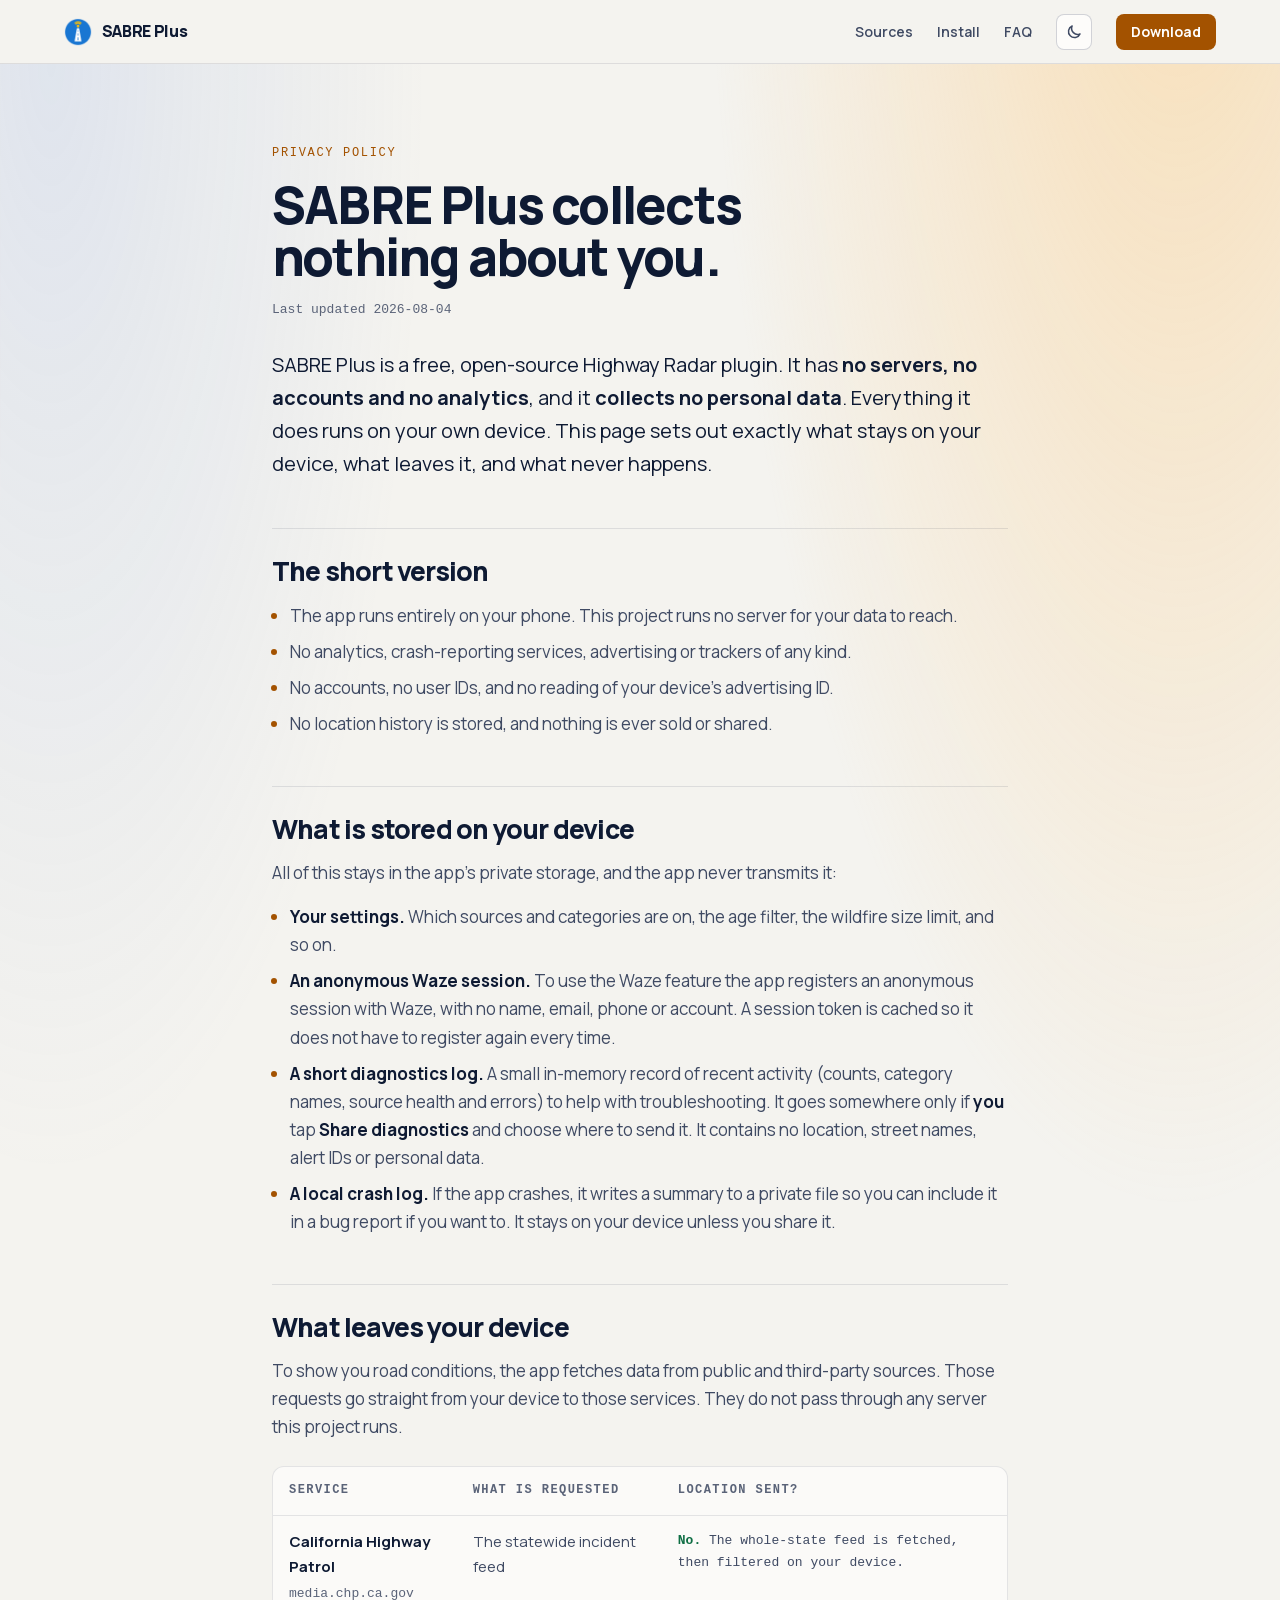
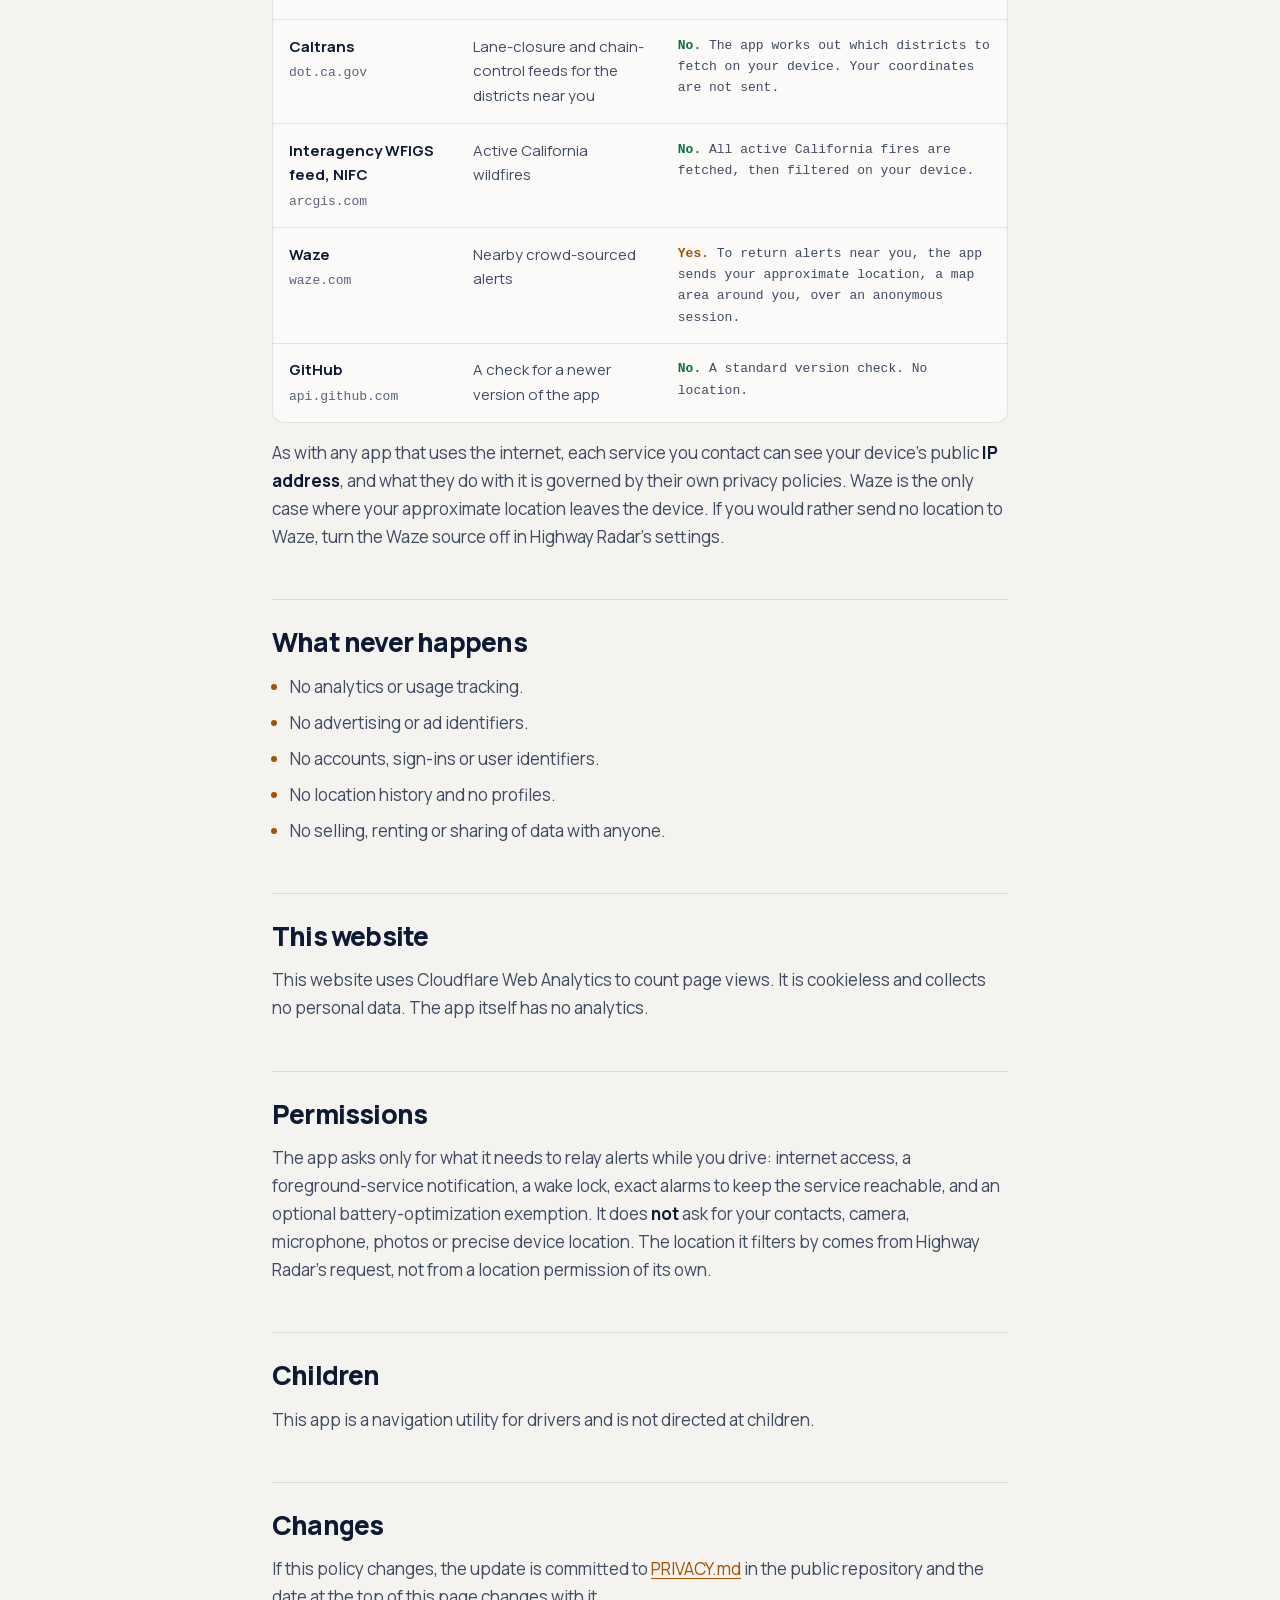
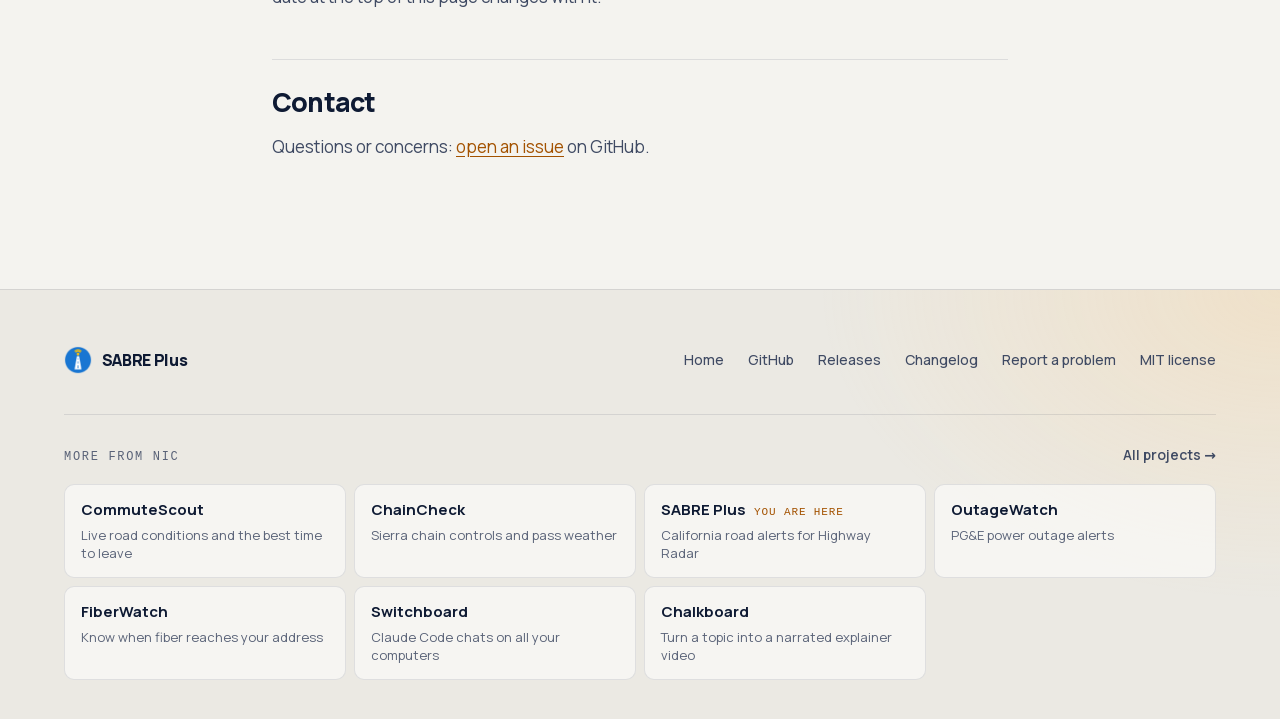
==== commit 68a4028d: "Add Day Drive, a light theme, as the default with a sun/moon switch Light is the default for every v" ====
--- a/docs/privacy.html
+++ b/docs/privacy.html
@@ -6,8 +6,28 @@
 <title>Privacy policy: SABRE Plus for Highway Radar</title>
 <meta name="description" content="SABRE Plus has no servers, no accounts and no analytics, and collects no personal data. This policy sets out exactly what stays on your device, what leaves it, and what never happens.">
 <link rel="canonical" href="https://nicglazkov.github.io/highway-radar-sabre-plus/privacy.html">
-<meta name="theme-color" content="#0a0d16">
-<meta name="color-scheme" content="dark">
+<meta name="theme-color" content="#f4f3ef">
+<script>
+/* Theme: Day Drive (light) for everyone; Night Drive only when the visitor
+   picks it with the sun/moon button. Runs before first paint, so no flash. */
+(function () {
+  var d = document.documentElement, key = "nd-theme";
+  function set(t, save) {
+    if (t === "dark") d.setAttribute("data-theme", "dark"); else d.removeAttribute("data-theme");
+    var m = document.querySelector('meta[name="theme-color"]');
+    if (!m) { m = document.createElement("meta"); m.name = "theme-color"; document.head.appendChild(m); }
+    m.setAttribute("content", t === "dark" ? "#0a0d16" : "#f4f3ef");
+    if (save) { try { localStorage.setItem(key, t); } catch (e) {} }
+  }
+  var saved = null;
+  try { saved = localStorage.getItem(key); } catch (e) {}
+  set(saved === "dark" ? "dark" : "light");
+  document.addEventListener("click", function (e) {
+    var b = e.target && e.target.closest && e.target.closest(".nd-theme");
+    if (b) set(d.getAttribute("data-theme") === "dark" ? "light" : "dark", true);
+  });
+})();
+</script>
 
 <meta property="og:type" content="article">
 <meta property="og:url" content="https://nicglazkov.github.io/highway-radar-sabre-plus/privacy.html">
@@ -48,6 +68,7 @@
       <a class="nd-hide" href="./#sources">Sources</a>
       <a class="nd-hide" href="./#install">Install</a>
       <a class="nd-hide" href="./#faq">FAQ</a>
+      <button class="nd-theme" type="button" aria-label="Switch between light and dark theme" title="Light or dark theme"><svg class="nd-theme__moon" viewBox="0 0 24 24" aria-hidden="true"><path d="M20 14.5A8 8 0 0 1 9.5 4a8 8 0 1 0 10.5 10.5z"/></svg><svg class="nd-theme__sun" viewBox="0 0 24 24" aria-hidden="true"><circle cx="12" cy="12" r="4"/><path d="M12 2.5v2M12 19.5v2M4.6 4.6 6 6M18 18l1.4 1.4M2.5 12h2M19.5 12h2M4.6 19.4 6 18M18 6l1.4-1.4"/></svg></button>
       <a class="nd-btn nd-btn--sm" href="https://github.com/nicglazkov/highway-radar-sabre-plus/releases/latest">Download</a>
     </nav>
   </div>
--- a/docs/style.css
+++ b/docs/style.css
@@ -2,6 +2,12 @@
    Night Drive skin + shared site skeleton (nav, type scale, footer with the
    "More from Nic" strip). Shared by SABRE Plus, ChainCheck and Brake Bedding.
    Keep the skeleton block identical across sites; put page styles after it.
+
+   Two themes from one set of tokens:
+   - Day Drive (light) is the default for every visitor.
+   - Night Drive (dark) applies when <html data-theme="dark">. The inline
+     script in <head> sets it from the saved choice before first paint, and
+     the sun/moon button (.nd-theme) flips it and saves it.
 
    Manrope is self-hosted (latin subset, variable 400-800), SIL Open Font
    License 1.1, so the page makes no third-party font requests.
@@ -18,20 +24,39 @@
 }
 
 :root {
-  color-scheme: dark;
-  /* Night Drive */
-  --nd-bg: #0a0d16;          /* blue-black road at night */
-  --nd-bg-2: #0f1320;        /* raised panel */
-  --nd-bg-3: #151a2a;        /* panel hover / inset */
-  --nd-line: rgba(255, 255, 255, 0.08);
-  --nd-line-2: rgba(255, 255, 255, 0.14);
-  --nd-fg: #eef1f7;
-  --nd-mut: #aab3c5;
-  --nd-dim: #7f899c;
-  --nd-amber: #ffb35c;       /* headlight */
-  --nd-amber-ink: #1a1206;
-  --nd-amber-soft: rgba(255, 179, 92, 0.12);
-  --nd-blue: #3a5cff;        /* the cool sky glow, decorative only */
+  color-scheme: light;
+  /* Day Drive: sunlit concrete, navy ink, burnt amber */
+  --nd-bg: #f4f3ef;          /* sunlit concrete */
+  --nd-bg-2: #fbfaf8;        /* raised panel */
+  --nd-bg-3: #ebe9e3;        /* panel hover / inset */
+  --nd-line: rgba(14, 26, 51, 0.1);
+  --nd-line-2: rgba(14, 26, 51, 0.18);
+  --nd-fg: #0e1a33;          /* deep navy ink */
+  --nd-mut: #3f4a63;
+  --nd-dim: #5a6378;
+  --nd-amber: #a35200;       /* amber, darkened to pass AA as text and as a button */
+  --nd-amber-rgb: 163 82 0;
+  --nd-amber-ink: #ffffff;   /* text on an amber button */
+  --nd-amber-soft: rgba(163, 82, 0, 0.08);
+  --nd-ok: #0f6e44;
+  --nd-blue: #3a5cff;        /* decorative only */
+
+  /* Surfaces that change character between day and night */
+  --nd-nav-bg: rgba(244, 243, 239, 0.82);
+  --nd-ghost: rgba(255, 255, 255, 0.7);
+  --nd-ghost-hover: #ffffff;
+  --nd-ghost-line-hover: rgba(14, 26, 51, 0.3);
+  --nd-tile: rgba(255, 255, 255, 0.55);
+  --nd-btn-shadow: 0 10px 24px -14px rgba(163, 82, 0, 0.6);
+  --nd-btn-shadow-hover: 0 14px 30px -12px rgba(163, 82, 0, 0.6);
+  --nd-frame: #ffffff;       /* the bezel ring around app screenshots */
+  --nd-drop: 0 30px 60px -32px rgba(14, 26, 51, 0.35);
+  --nd-glow:                 /* low sun over the road, cool sky opposite */
+    radial-gradient(60% 70% at 92% -10%, rgba(255, 196, 110, 0.45), transparent 62%),
+    radial-gradient(45% 50% at 4% 0%, rgba(120, 156, 230, 0.16), transparent 65%);
+  --nd-streak: rgba(163, 82, 0, 0.07);
+  --nd-foot-bg:
+    radial-gradient(60% 120% at 100% 0%, rgba(255, 196, 110, 0.22), transparent 60%), #ebe9e3;
 
   /* Skeleton: type scale */
   --nd-sans: "Manrope", ui-sans-serif, system-ui, -apple-system, "Segoe UI", Roboto, sans-serif;
@@ -51,6 +76,40 @@
   --nd-gap: clamp(4.5rem, 10vw, 8rem);
   --nd-radius: 12px;
   --nd-ease: cubic-bezier(0.22, 1, 0.36, 1);
+}
+
+:root[data-theme="dark"] {
+  color-scheme: dark;
+  /* Night Drive */
+  --nd-bg: #0a0d16;          /* blue-black road at night */
+  --nd-bg-2: #0f1320;
+  --nd-bg-3: #151a2a;
+  --nd-line: rgba(255, 255, 255, 0.08);
+  --nd-line-2: rgba(255, 255, 255, 0.14);
+  --nd-fg: #eef1f7;
+  --nd-mut: #aab3c5;
+  --nd-dim: #7f899c;
+  --nd-amber: #ffb35c;       /* headlight */
+  --nd-amber-rgb: 255 179 92;
+  --nd-amber-ink: #1a1206;
+  --nd-amber-soft: rgba(255, 179, 92, 0.12);
+  --nd-ok: #7fd1a8;
+
+  --nd-nav-bg: rgba(10, 13, 22, 0.78);
+  --nd-ghost: rgba(255, 255, 255, 0.06);
+  --nd-ghost-hover: rgba(255, 255, 255, 0.1);
+  --nd-ghost-line-hover: rgba(255, 255, 255, 0.28);
+  --nd-tile: rgba(255, 255, 255, 0.02);
+  --nd-btn-shadow: 0 12px 32px -14px rgba(255, 179, 92, 0.65);
+  --nd-btn-shadow-hover: 0 16px 40px -12px rgba(255, 179, 92, 0.8);
+  --nd-frame: #0d1018;
+  --nd-drop: 0 40px 70px -30px rgba(0, 0, 0, 0.9);
+  --nd-glow:                 /* headlights low on the right, cool sky top left */
+    radial-gradient(70% 60% at 88% 105%, rgba(255, 154, 60, 0.30), transparent 60%),
+    radial-gradient(50% 45% at 8% -5%, rgba(58, 92, 255, 0.16), transparent 65%);
+  --nd-streak: rgba(255, 179, 92, 0.13);
+  --nd-foot-bg:
+    radial-gradient(60% 120% at 100% 100%, rgba(255, 154, 60, 0.08), transparent 60%), #080a12;
 }
 
 *, *::before, *::after { box-sizing: border-box; }
@@ -77,6 +136,9 @@
 
 .nd-wrap { width: min(100% - 2 * var(--nd-gutter), var(--nd-max)); margin-inline: auto; }
 
+/* Theme-specific images: <img class="nd-day"> and <img class="nd-night"> */
+:root[data-theme="dark"] .nd-day, :root:not([data-theme="dark"]) .nd-night { display: none !important; }
+
 h1, h2, h3 { margin: 0; color: var(--nd-fg); text-wrap: balance; }
 h1 { font-size: var(--nd-t-h1); line-height: 1.02; font-weight: 800; letter-spacing: -0.035em; }
 h2 { font-size: var(--nd-t-h2); line-height: 1.08; font-weight: 800; letter-spacing: -0.03em; }
@@ -102,15 +164,15 @@
   background: var(--nd-amber); color: var(--nd-amber-ink);
   font: 700 0.9375rem/1 var(--nd-sans); letter-spacing: -0.005em;
   text-decoration: none; white-space: nowrap;
-  box-shadow: 0 12px 32px -14px rgba(255, 179, 92, 0.65);
+  box-shadow: var(--nd-btn-shadow);
   transition: transform 0.25s var(--nd-ease), box-shadow 0.25s var(--nd-ease), background 0.2s, border-color 0.2s;
 }
-.nd-btn:hover { transform: translateY(-1px); box-shadow: 0 16px 40px -12px rgba(255, 179, 92, 0.8); }
+.nd-btn:hover { transform: translateY(-1px); box-shadow: var(--nd-btn-shadow-hover); }
 .nd-btn--ghost {
-  background: rgba(255, 255, 255, 0.06); color: var(--nd-fg);
+  background: var(--nd-ghost); color: var(--nd-fg);
   border-color: var(--nd-line-2); box-shadow: none;
 }
-.nd-btn--ghost:hover { background: rgba(255, 255, 255, 0.1); border-color: rgba(255, 255, 255, 0.28); box-shadow: none; }
+.nd-btn--ghost:hover { background: var(--nd-ghost-hover); border-color: var(--nd-ghost-line-hover); box-shadow: none; }
 .nd-btn--sm { min-height: 36px; padding: 0 0.9rem; font-size: 0.875rem; border-radius: 8px; box-shadow: none; }
 .nd-btn svg { width: 18px; height: 18px; flex: none; }
 .nd-actions { display: flex; flex-wrap: wrap; gap: 0.75rem; }
@@ -120,7 +182,7 @@
 .nd-nav {
   position: sticky; top: 0; z-index: 50;
   height: var(--nd-nav-h);
-  background: rgba(10, 13, 22, 0.78);
+  background: var(--nd-nav-bg);
   -webkit-backdrop-filter: saturate(140%) blur(14px);
   backdrop-filter: saturate(140%) blur(14px);
   border-bottom: 1px solid var(--nd-line);
@@ -138,26 +200,43 @@
   text-decoration: none; transition: color 0.2s;
 }
 .nd-links a:not(.nd-btn):hover, .nd-links a[aria-current="page"] { color: var(--nd-fg); }
-@media (max-width: 40rem) { .nd-links .nd-hide { display: none; } .nd-links { gap: 1rem; } }
+@media (max-width: 40rem) { .nd-links .nd-hide { display: none; } .nd-links { gap: 0.75rem; } }
+
+/* Sun/moon theme switch. Shows the moon by day (tap for night) and the sun
+   by night (tap for day). The label is fixed text, so markup never changes. */
+.nd-theme {
+  position: relative; display: inline-grid; place-items: center; flex: none;
+  width: 36px; height: 36px; padding: 0; margin: 0;
+  border: 1px solid var(--nd-line-2); border-radius: 8px;
+  background: var(--nd-ghost); color: var(--nd-mut); cursor: pointer;
+  transition: color 0.2s, background 0.2s, border-color 0.2s;
+}
+.nd-theme:hover { color: var(--nd-fg); background: var(--nd-ghost-hover); border-color: var(--nd-ghost-line-hover); }
+.nd-theme svg {
+  grid-area: 1 / 1; width: 18px; height: 18px;
+  fill: none; stroke: currentColor; stroke-width: 2; stroke-linecap: round; stroke-linejoin: round;
+  transition: opacity 0.3s var(--nd-ease), transform 0.45s var(--nd-ease);
+}
+.nd-theme .nd-theme__sun { opacity: 0; transform: rotate(-90deg) scale(0.6); }
+:root[data-theme="dark"] .nd-theme .nd-theme__sun { opacity: 1; transform: none; }
+:root[data-theme="dark"] .nd-theme .nd-theme__moon { opacity: 0; transform: rotate(90deg) scale(0.6); }
 
 /* ---- Section rhythm ----------------------------------------------------- */
 .nd-section { padding-block: var(--nd-gap); border-top: 1px solid var(--nd-line); }
 .nd-section__head { max-width: 40rem; margin-bottom: clamp(2rem, 5vw, 3.25rem); }
 .nd-section__head > p:not(.nd-eyebrow) { color: var(--nd-mut); margin-top: 1rem; max-width: 60ch; }
 
-/* The headlight glow and lane streak behind every hero. */
+/* Behind every hero: a low sun by day, headlights by night, and lane streaks. */
 .nd-hero { position: relative; isolation: isolate; overflow: hidden; }
 .nd-hero::before {
   content: ""; position: absolute; inset: 0; z-index: -2; pointer-events: none;
-  background:
-    radial-gradient(70% 60% at 88% 105%, rgba(255, 154, 60, 0.30), transparent 60%),
-    radial-gradient(50% 45% at 8% -5%, rgba(58, 92, 255, 0.16), transparent 65%);
+  background: var(--nd-glow);
   -webkit-mask: linear-gradient(#000 55%, transparent);
   mask: linear-gradient(#000 55%, transparent);
 }
 .nd-streak {
   position: absolute; left: 0; right: 0; bottom: 0; height: 120px; z-index: -1; pointer-events: none;
-  background: repeating-linear-gradient(100deg, transparent 0 46px, rgba(255, 179, 92, 0.13) 46px 48px);
+  background: repeating-linear-gradient(100deg, transparent 0 46px, var(--nd-streak) 46px 48px);
   -webkit-mask: linear-gradient(transparent, #000 55%, transparent);
   mask: linear-gradient(transparent, #000 55%, transparent);
 }
@@ -167,7 +246,7 @@
   position: relative; overflow: hidden;
   border-top: 1px solid var(--nd-line);
   padding: 3.5rem 0 2.5rem;
-  background: radial-gradient(60% 120% at 100% 100%, rgba(255, 154, 60, 0.08), transparent 60%), #080a12;
+  background: var(--nd-foot-bg);
   font-size: var(--nd-t-small); color: var(--nd-mut);
 }
 .nd-foot__top { display: flex; flex-wrap: wrap; align-items: center; justify-content: space-between; gap: 1.25rem 2rem; }
@@ -183,11 +262,11 @@
 .nd-more__all:hover { color: var(--nd-amber); }
 .nd-more ul {
   list-style: none; margin: 0; padding: 0;
-  display: grid; grid-template-columns: repeat(auto-fill, minmax(12.5rem, 1fr)); gap: 0.5rem;
+  display: grid; grid-template-columns: repeat(auto-fill, minmax(min(10rem, 100%), 1fr)); gap: 0.5rem;
 }
 .nd-more a.nd-more__item {
   display: block; height: 100%; padding: 0.85rem 1rem; text-decoration: none;
-  background: rgba(255, 255, 255, 0.02); border: 1px solid var(--nd-line); border-radius: 10px;
+  background: var(--nd-tile); border: 1px solid var(--nd-line); border-radius: 10px;
   transition: background 0.2s, border-color 0.2s;
 }
 .nd-more a.nd-more__item:hover { background: var(--nd-bg-3); border-color: var(--nd-line-2); }
@@ -208,9 +287,10 @@
 /* ==========================================================================
    SABRE Plus page styles.
    The signature element stays the Caltrans changeable message sign: amber
-   LED on night asphalt, which is exactly the Night Drive palette.
+   LED on a black face. It is a physical sign, so it stays dark in both
+   themes; only the air around it changes.
    ========================================================================== */
-:root { --led: #ffb000; --led-dim: #8a6414; --ok: #7fd1a8; }
+:root { --led: #ffb000; --led-dim: #8a6414; --ok: var(--nd-ok); }
 
 /* Hero: copy on the left, the live sign on the right. */
 .hero { padding: clamp(3rem, 8vw, 6.5rem) 0 clamp(4.5rem, 10vw, 7.5rem); }
@@ -232,7 +312,7 @@
   background: #07080b;
   border: 1px solid #2b2f38; border-radius: 10px;
   padding: clamp(1.1rem, 3vw, 1.75rem);
-  box-shadow: 0 0 0 6px #0d1018, 0 0 0 7px #23272f, 0 40px 80px -30px rgba(0, 0, 0, 0.9);
+  box-shadow: 0 0 0 6px #0d1018, 0 0 0 7px #23272f, var(--nd-drop);
 }
 .sign::after { /* LED grid over the type, so it reads as lit elements */
   content: ""; position: absolute; inset: 0; pointer-events: none;
@@ -260,7 +340,7 @@
   font-family: var(--nd-mono); font-size: 0.6875rem; font-weight: 700; letter-spacing: 0.12em; text-transform: uppercase;
   color: var(--nd-mut); border: 1px solid var(--nd-line-2); border-radius: 999px; padding: 0.35rem 0.7rem;
 }
-.feeds li.is-on { color: var(--nd-amber); border-color: rgba(255, 179, 92, 0.45); background: var(--nd-amber-soft); }
+.feeds li.is-on { color: var(--nd-amber); border-color: rgb(var(--nd-amber-rgb) / 0.45); background: var(--nd-amber-soft); }
 @media (prefers-reduced-motion: no-preference) {
   .sign__msg { transition: opacity 0.35s ease; }
   .sign__msg.is-swapping { opacity: 0.12; }
@@ -270,7 +350,7 @@
 /* Lane-line divider: dashed paint between sections */
 .lane {
   height: 4px; border: 0; margin: 0 auto; width: min(100% - 2 * var(--nd-gutter), var(--nd-max));
-  background: repeating-linear-gradient(to right, rgba(255, 179, 92, 0.45) 0 40px, transparent 40px 76px);
+  background: repeating-linear-gradient(to right, rgb(var(--nd-amber-rgb) / 0.45) 0 40px, transparent 40px 76px);
 }
 
 /* Bands: a sticky heading column and a content column. */
@@ -287,12 +367,12 @@
 .sources { display: grid; gap: 0.75rem; }
 .source {
   display: grid; grid-template-columns: 6.25rem minmax(0, 1fr); gap: 0.35rem 1.25rem;
-  background: linear-gradient(180deg, var(--nd-bg-2), #0c1019);
+  background: var(--nd-bg-2);
   border: 1px solid var(--nd-line); border-radius: var(--nd-radius);
   padding: 1.25rem 1.35rem;
   transition: border-color 0.25s var(--nd-ease), transform 0.25s var(--nd-ease);
 }
-.source:hover { border-color: rgba(255, 179, 92, 0.35); }
+.source:hover { border-color: rgb(var(--nd-amber-rgb) / 0.35); }
 .source__tag {
   grid-row: span 3; align-self: start; justify-self: start;
   font-family: var(--nd-mono); font-size: 0.6875rem; font-weight: 700; letter-spacing: 0.12em; text-transform: uppercase;
@@ -310,7 +390,7 @@
 .screens figure:nth-child(2) { transform: translateY(2.5rem); }
 .screens img {
   border-radius: 22px; border: 1px solid var(--nd-line-2); background: var(--nd-bg-2);
-  box-shadow: 0 0 0 6px #0d1018, 0 40px 70px -30px rgba(0, 0, 0, 0.9);
+  box-shadow: 0 0 0 6px var(--nd-frame), 0 0 0 7px var(--nd-line), var(--nd-drop);
 }
 .screens figcaption { font-size: 0.875rem; color: var(--nd-mut); margin-top: 1.1rem; line-height: 1.5; max-width: 30ch; }
 @media (max-width: 44rem) {
@@ -320,8 +400,8 @@
 
 /* Install */
 .warn {
-  border: 1px solid rgba(255, 179, 92, 0.35); border-radius: var(--nd-radius);
-  background: linear-gradient(90deg, rgba(255, 179, 92, 0.1), rgba(255, 179, 92, 0.03));
+  border: 1px solid rgb(var(--nd-amber-rgb) / 0.35); border-radius: var(--nd-radius);
+  background: linear-gradient(90deg, rgb(var(--nd-amber-rgb) / 0.1), rgb(var(--nd-amber-rgb) / 0.03));
   padding: 1.25rem 1.4rem; margin-bottom: 1.5rem;
 }
 .warn h3 { color: var(--nd-amber); margin-bottom: 0.4rem; }
@@ -398,3 +478,10 @@
 .doc .ans { font-family: var(--nd-mono); font-size: 0.8125rem; }
 .doc .ans-no { color: var(--ok); font-weight: 700; }
 .doc .ans-yes { color: var(--nd-amber); font-weight: 700; }
+
+/* Day Drive adjustments: the sign keeps its night face; the gantry posts
+   and the glow read against daylight instead of night air. */
+:root:not([data-theme="dark"]) .gantry::before { background: radial-gradient(closest-side, rgba(255, 176, 0, 0.12), transparent); }
+:root:not([data-theme="dark"]) .gantry__legs i { background: linear-gradient(#3a3f4a, rgba(58, 63, 74, 0)); }
+:root:not([data-theme="dark"]) .source .source__cadence::before { box-shadow: none; }
+:root[data-theme="dark"] .source { background: linear-gradient(180deg, var(--nd-bg-2), #0c1019); }
